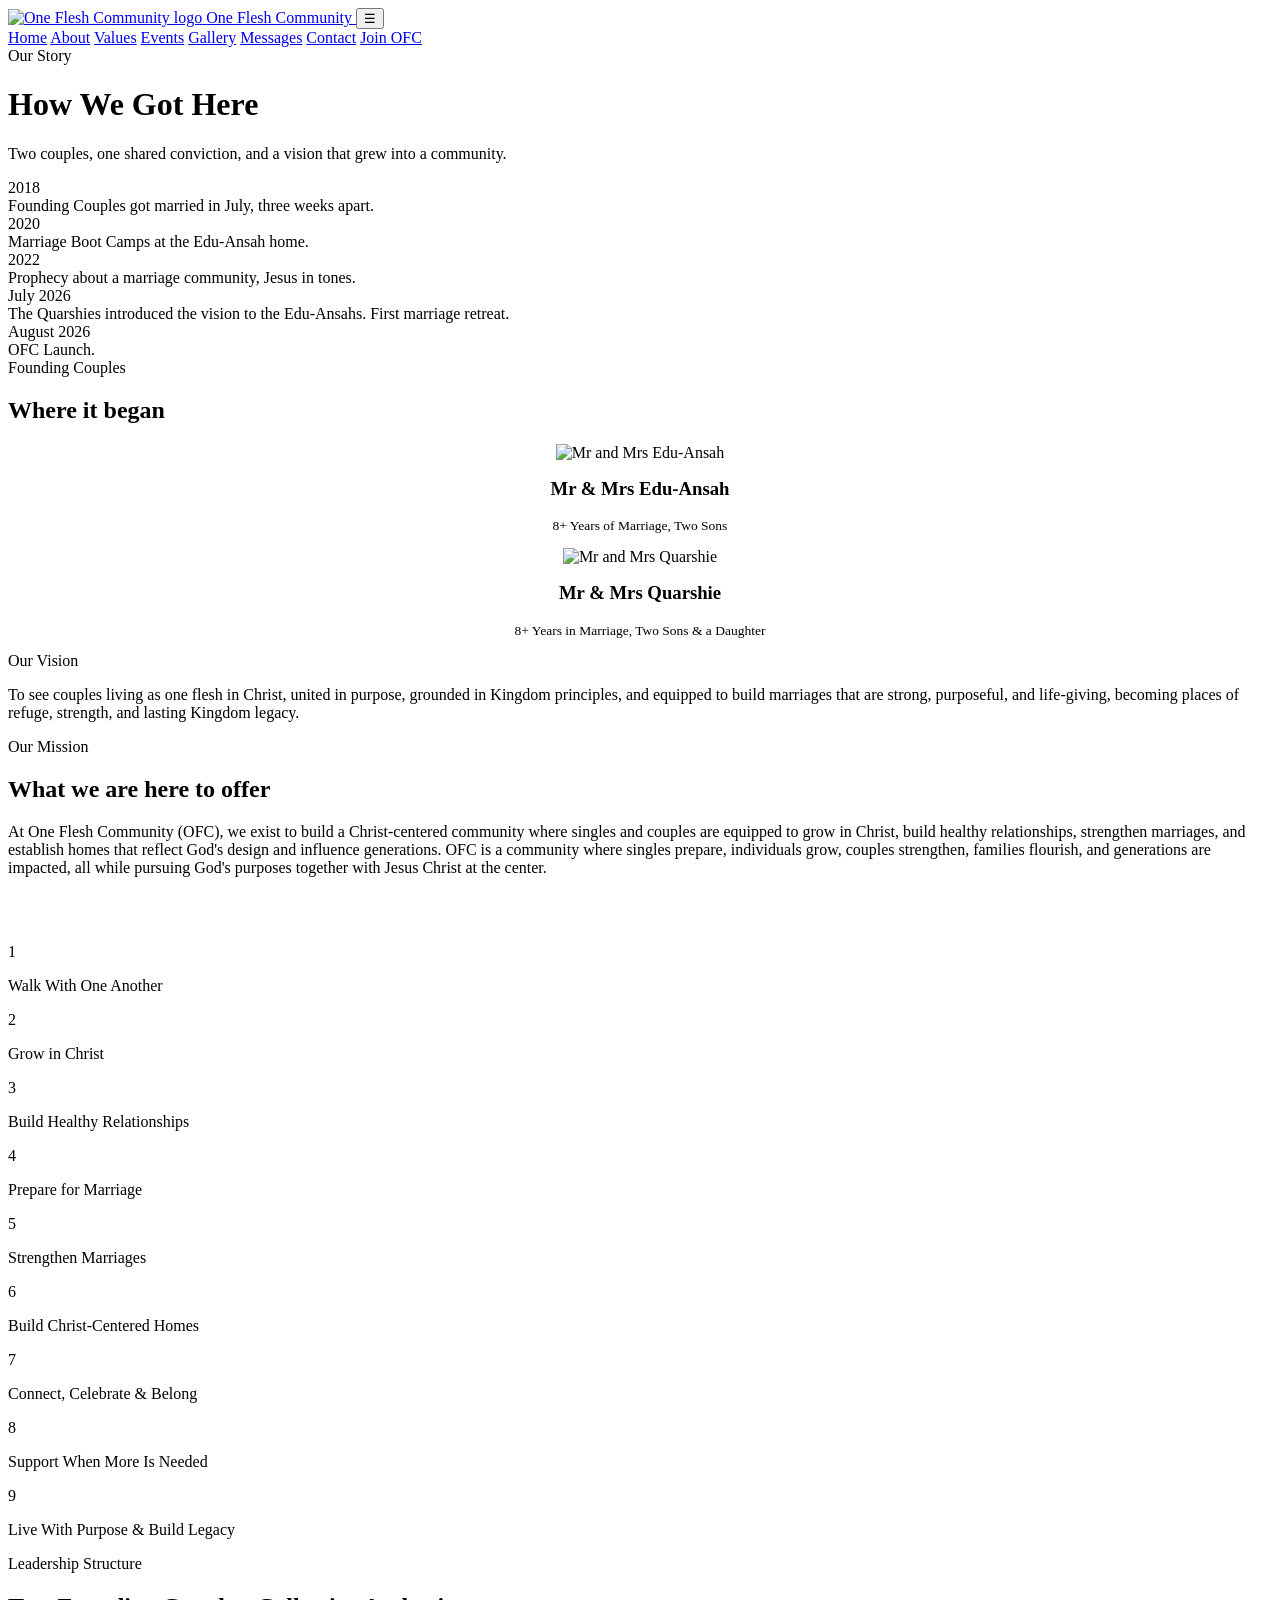
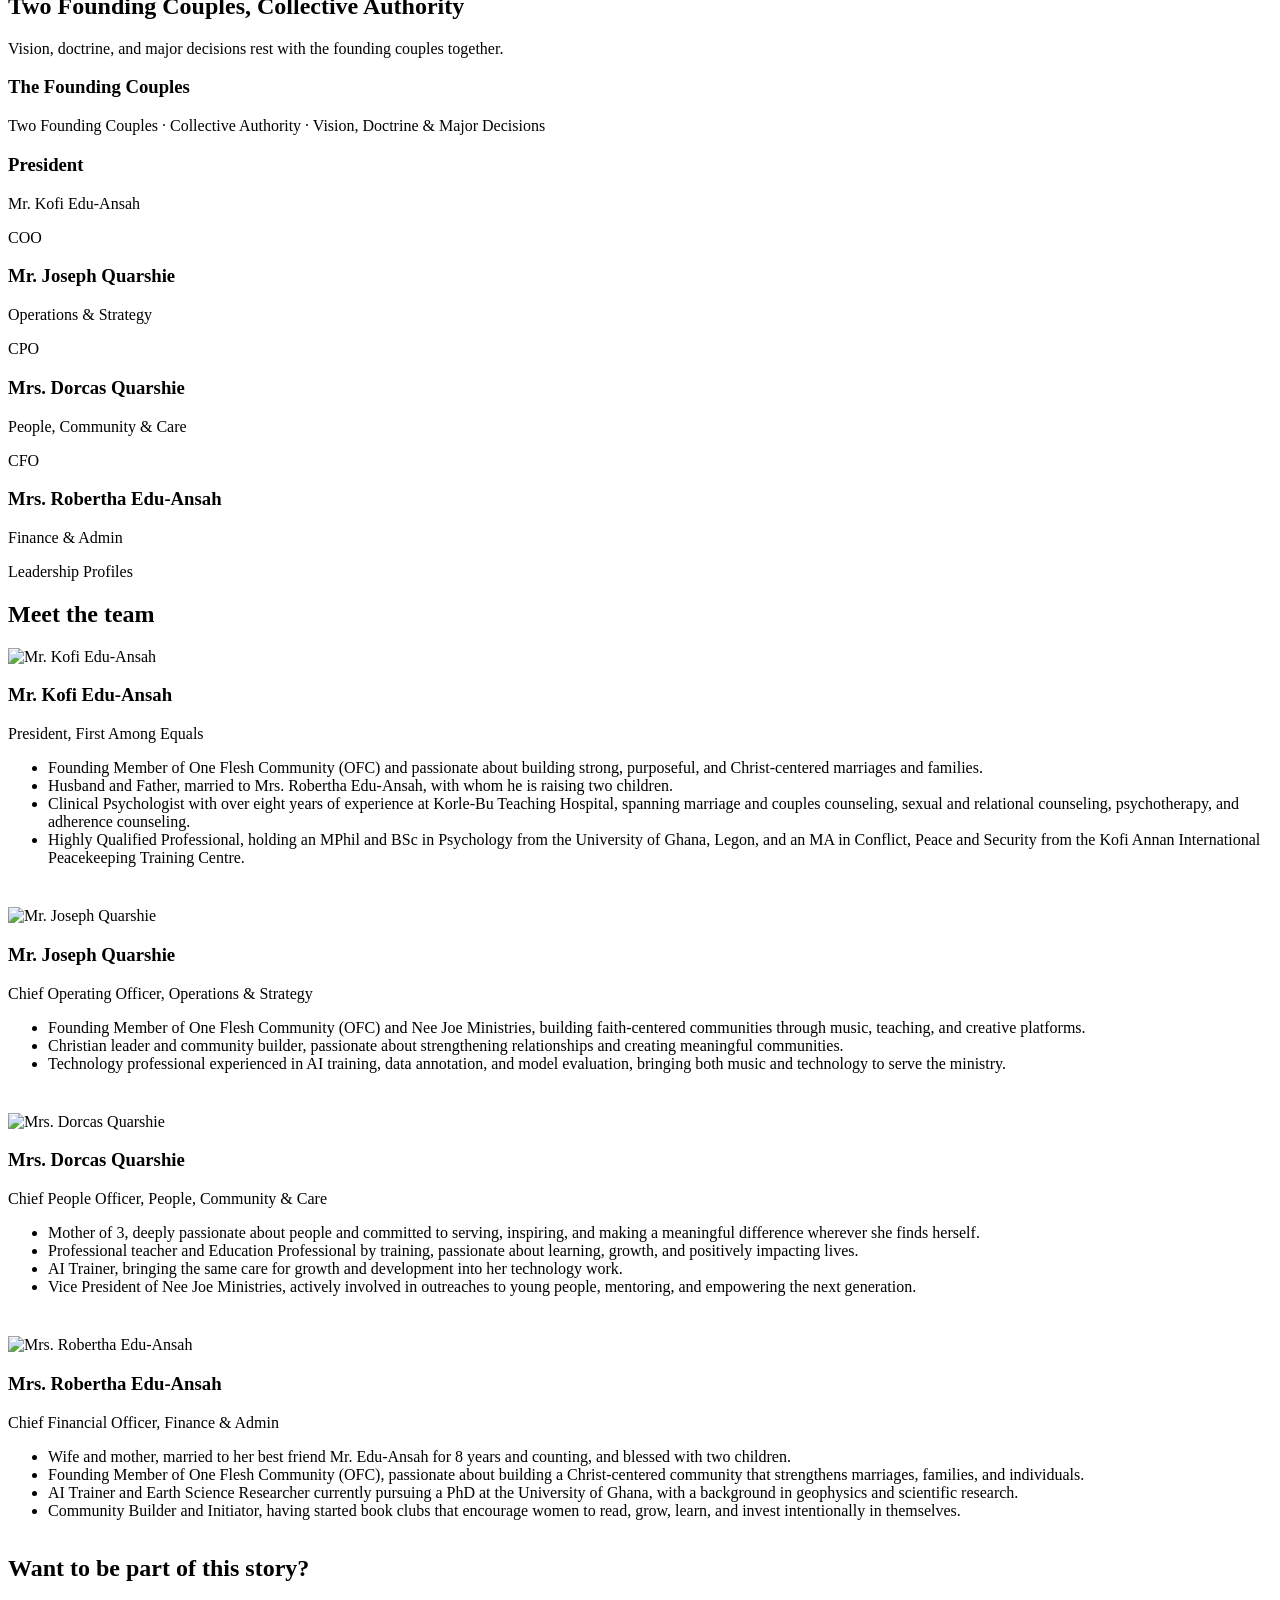
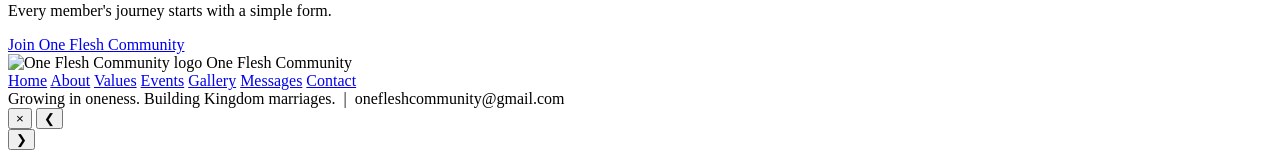
==== about.html @ c638f8f7 "Add files via upload" ====
<!DOCTYPE html>
<html lang="en">
<head>
<meta charset="UTF-8">
<meta name="viewport" content="width=device-width, initial-scale=1.0">
<title>About - One Flesh Community</title>
<meta name="description" content="Learn the story and founding couples behind One Flesh Community.">
<link rel="icon" href="logo.jpg">
<link rel="stylesheet" href="styles.css">
</head>
<body>
<header class="site-nav">
    <div class="wrap">
      <a class="brand" href="index.html">
        <img src="logo.jpg" alt="One Flesh Community logo">
        <span class="word">One Flesh Community</span>
      </a>
      <button class="nav-toggle" id="navToggle" aria-label="Toggle menu">&#9776;</button>
      <nav id="navLinks">
        <a class="" href="index.html">Home</a>
      <a class="active" href="about.html">About</a>
      <a class="" href="values.html">Values</a>
      <a class="" href="events.html">Events</a>
      <a class="" href="gallery.html">Gallery</a>
      <a class="" href="messages.html">Messages</a>
      <a class="" href="contact.html">Contact</a>
      <a class="join-btn" href="https://ofcmembershipform.vercel.app" target="_blank" rel="noopener">Join OFC</a>
      </nav>
    </div>
  </header>

  <div class="page-header wrap">
    <span class="eyebrow">Our Story</span>
    <h1>How We Got Here</h1>
    <p>Two couples, one shared conviction, and a vision that grew into a community.</p>
  </div>

  <section class="block">
    <div class="wrap">
      <div class="timeline">
        <div class="track"></div>
        <div class="points">
      <div class="point">
        <div class="dot"></div>
        <div class="year">2018</div>
        <div class="note">Founding Couples got married in July, three weeks apart.</div>
      </div>
      <div class="point">
        <div class="dot"></div>
        <div class="year">2020</div>
        <div class="note">Marriage Boot Camps at the Edu-Ansah home.</div>
      </div>
      <div class="point">
        <div class="dot"></div>
        <div class="year">2022</div>
        <div class="note">Prophecy about a marriage community, Jesus in tones.</div>
      </div>
      <div class="point">
        <div class="dot"></div>
        <div class="year">July 2026</div>
        <div class="note">The Quarshies introduced the vision to the Edu-Ansahs. First marriage retreat.</div>
      </div>
      <div class="point">
        <div class="dot"></div>
        <div class="year">August 2026</div>
        <div class="note">OFC Launch.</div>
      </div></div>
      </div>
    </div>
  </section>

  <section class="block alt">
    <div class="wrap">
      <div class="section-head">
        <span class="eyebrow">Founding Couples</span>
        <h2>Where it began</h2>
      </div>
      <div class="grid-2">
        <div class="card" style="text-align:center;">
          <img class="couple-photo" src="couple_eduansah.jpg" alt="Mr and Mrs Edu-Ansah">
          <h3 style="margin-top:16px;">Mr &amp; Mrs Edu-Ansah</h3>
          <p style="color:var(--muted); font-size:13.5px;">8+ Years of Marriage, Two Sons</p>
        </div>
        <div class="card" style="text-align:center;">
          <img class="couple-photo" src="couple_quarshie.jpg" alt="Mr and Mrs Quarshie">
          <h3 style="margin-top:16px;">Mr &amp; Mrs Quarshie</h3>
          <p style="color:var(--muted); font-size:13.5px;">8+ Years in Marriage, Two Sons &amp; a Daughter</p>
        </div>
      </div>
    </div>
  </section>

  <section class="block">
    <div class="wrap">
      <div class="vision-block">
        <span class="eyebrow">Our Vision</span>
        <p class="big">To see couples living as one flesh in Christ, united in purpose, grounded in Kingdom principles, and equipped to build marriages that are strong, purposeful, and life-giving, becoming places of refuge, strength, and lasting Kingdom legacy.</p>
      </div>
    </div>
  </section>

  <section class="block alt">
    <div class="wrap">
      <div class="section-head">
        <span class="eyebrow">Our Mission</span>
        <h2>What we are here to offer</h2>
        <p>At One Flesh Community (OFC), we exist to build a Christ-centered community where singles and couples are equipped to grow in Christ, build healthy relationships, strengthen marriages, and establish homes that reflect God's design and influence generations. OFC is a community where singles prepare, individuals grow, couples strengthen, families flourish, and generations are impacted, all while pursuing God's purposes together with Jesus Christ at the center.</p>
      </div>
      <div class="divider-motif"><svg width="70" height="46" viewBox="0 0 70 46" fill="none" xmlns="http://www.w3.org/2000/svg" aria-hidden="true">
  <path d="M 35.0,1.3112932612384647 A 23.8,23.8 0 0,0 35.0,44.68870673876154 A 23.8,23.8 0 0,0 35.0,1.3112932612384647 Z" fill="var(--gold)" opacity="0.55"/>
</svg></div>
      <div class="pillars-wrap">
      <div class="pillar">
        <div class="circle">1</div>
        <p>Walk With One Another</p>
      </div>
      <div class="pillar">
        <div class="circle">2</div>
        <p>Grow in Christ</p>
      </div>
      <div class="pillar">
        <div class="circle">3</div>
        <p>Build Healthy Relationships</p>
      </div>
      <div class="pillar">
        <div class="circle">4</div>
        <p>Prepare for Marriage</p>
      </div>
      <div class="pillar">
        <div class="circle">5</div>
        <p>Strengthen Marriages</p>
      </div>
      <div class="pillar">
        <div class="circle">6</div>
        <p>Build Christ-Centered Homes</p>
      </div>
      <div class="pillar">
        <div class="circle">7</div>
        <p>Connect, Celebrate & Belong</p>
      </div>
      <div class="pillar">
        <div class="circle">8</div>
        <p>Support When More Is Needed</p>
      </div>
      <div class="pillar">
        <div class="circle">9</div>
        <p>Live With Purpose & Build Legacy</p>
      </div></div>
    </div>
  </section>

  <section class="block">
    <div class="wrap">
      <div class="section-head">
        <span class="eyebrow">Leadership Structure</span>
        <h2>Two Founding Couples, Collective Authority</h2>
        <p>Vision, doctrine, and major decisions rest with the founding couples together.</p>
      </div>
      <div class="orgchart">
        <div class="org-top">
          <h3>The Founding Couples</h3>
          <p>Two Founding Couples &middot; Collective Authority &middot; Vision, Doctrine &amp; Major Decisions</p>
        </div>
        <div class="org-mid-wrap"><div class="org-connector"></div></div>
        <div class="org-mid-wrap">
          <div class="org-mid"><h3>President</h3><p>Mr. Kofi Edu-Ansah</p></div>
        </div>
        <div class="org-bottom-grid">
          <div class="org-card"><div class="tag">COO</div><h3>Mr. Joseph Quarshie</h3><p>Operations &amp; Strategy</p></div>
          <div class="org-card"><div class="tag">CPO</div><h3>Mrs. Dorcas Quarshie</h3><p>People, Community &amp; Care</p></div>
          <div class="org-card"><div class="tag">CFO</div><h3>Mrs. Robertha Edu-Ansah</h3><p>Finance &amp; Admin</p></div>
        </div>
      </div>
    </div>
  </section>

  <section class="block alt">
    <div class="wrap">
      <div class="section-head">
        <span class="eyebrow">Leadership Profiles</span>
        <h2>Meet the team</h2>
      </div>
      <div style="display:flex; flex-direction:column; gap:24px;">
        
      <div class="card leader-card">
        <img class="photo" src="leader_kofi.jpg" alt="Mr. Kofi Edu-Ansah">
        <div>
          <h3>Mr. Kofi Edu-Ansah</h3>
          <div class="role">President, First Among Equals</div>
          <ul><li>Founding Member of One Flesh Community (OFC) and passionate about building strong, purposeful, and Christ-centered marriages and families.</li><li>Husband and Father, married to Mrs. Robertha Edu-Ansah, with whom he is raising two children.</li><li>Clinical Psychologist with over eight years of experience at Korle-Bu Teaching Hospital, spanning marriage and couples counseling, sexual and relational counseling, psychotherapy, and adherence counseling.</li><li>Highly Qualified Professional, holding an MPhil and BSc in Psychology from the University of Ghana, Legon, and an MA in Conflict, Peace and Security from the Kofi Annan International Peacekeeping Training Centre.</li></ul>
        </div>
      </div>
      <div class="card leader-card">
        <img class="photo" src="leader_joseph.jpg" alt="Mr. Joseph Quarshie">
        <div>
          <h3>Mr. Joseph Quarshie</h3>
          <div class="role">Chief Operating Officer, Operations & Strategy</div>
          <ul><li>Founding Member of One Flesh Community (OFC) and Nee Joe Ministries, building faith-centered communities through music, teaching, and creative platforms.</li><li>Christian leader and community builder, passionate about strengthening relationships and creating meaningful communities.</li><li>Technology professional experienced in AI training, data annotation, and model evaluation, bringing both music and technology to serve the ministry.</li></ul>
        </div>
      </div>
      <div class="card leader-card">
        <img class="photo" src="leader_dorcas.jpg" alt="Mrs. Dorcas Quarshie">
        <div>
          <h3>Mrs. Dorcas Quarshie</h3>
          <div class="role">Chief People Officer, People, Community & Care</div>
          <ul><li>Mother of 3, deeply passionate about people and committed to serving, inspiring, and making a meaningful difference wherever she finds herself.</li><li>Professional teacher and Education Professional by training, passionate about learning, growth, and positively impacting lives.</li><li>AI Trainer, bringing the same care for growth and development into her technology work.</li><li>Vice President of Nee Joe Ministries, actively involved in outreaches to young people, mentoring, and empowering the next generation.</li></ul>
        </div>
      </div>
      <div class="card leader-card">
        <img class="photo" src="leader_robertha.jpg" alt="Mrs. Robertha Edu-Ansah">
        <div>
          <h3>Mrs. Robertha Edu-Ansah</h3>
          <div class="role">Chief Financial Officer, Finance & Admin</div>
          <ul><li>Wife and mother, married to her best friend Mr. Edu-Ansah for 8 years and counting, and blessed with two children.</li><li>Founding Member of One Flesh Community (OFC), passionate about building a Christ-centered community that strengthens marriages, families, and individuals.</li><li>AI Trainer and Earth Science Researcher currently pursuing a PhD at the University of Ghana, with a background in geophysics and scientific research.</li><li>Community Builder and Initiator, having started book clubs that encourage women to read, grow, learn, and invest intentionally in themselves.</li></ul>
        </div>
      </div>
      </div>
    </div>
  </section>

  <section class="cta-band">
    <div class="wrap">
      <h2>Want to be part of this story?</h2>
      <p>Every member's journey starts with a simple form.</p>
      <a class="btn-primary" href="https://ofcmembershipform.vercel.app" target="_blank" rel="noopener">Join One Flesh Community</a>
    </div>
  </section>

<footer>
    <div class="wrap">
      <div class="foot-top">
        <div class="brand">
          <img src="logo.jpg" alt="One Flesh Community logo">
          <span class="word">One Flesh Community</span>
        </div>
        <nav>
          <a href="index.html">Home</a>
          <a href="about.html">About</a>
          <a href="values.html">Values</a>
          <a href="events.html">Events</a>
          <a href="gallery.html">Gallery</a>
          <a href="messages.html">Messages</a>
          <a href="contact.html">Contact</a>
        </nav>
      </div>
      <div class="bottom">Growing in oneness. Building Kingdom marriages. &nbsp;|&nbsp; onefleshcommunity@gmail.com</div>
    </div>
  </footer>
<div class="lightbox" id="lightbox">
  <button class="lb-close" id="lbClose" aria-label="Close">&times;</button>
  <button class="lb-prev" id="lbPrev" aria-label="Previous">&#10094;</button>
  <div class="lb-content" id="lbContent"></div>
  <button class="lb-next" id="lbNext" aria-label="Next">&#10095;</button>
  <div class="lb-caption" id="lbCaption"></div>
</div>
<script>
  const toggle = document.getElementById('navToggle');
  const links = document.getElementById('navLinks');
  if (toggle) {
    toggle.addEventListener('click', () => links.classList.toggle('open'));
  }

  // ---------- lightbox (event delegation so it works with dynamically added items too) ----------
  (function() {
    const lb = document.getElementById('lightbox');
    if (!lb) return;
    const lbContent = document.getElementById('lbContent');
    const lbCaption = document.getElementById('lbCaption');
    let current = 0;

    function getItems() { return Array.from(document.querySelectorAll('.gitem')); }

    function render(idx) {
      const items = getItems();
      if (!items.length) return;
      current = (idx + items.length) % items.length;
      const el = items[current];
      const type = el.dataset.type;
      const src = el.dataset.src;
      const caption = el.dataset.caption || '';
      lbContent.innerHTML = '';
      if (type === 'video') {
        const v = document.createElement('video');
        v.src = src; v.controls = true; v.autoplay = true;
        lbContent.appendChild(v);
      } else if (type === 'youtube') {
        const iframe = document.createElement('iframe');
        iframe.src = 'https://www.youtube.com/embed/' + src + '?autoplay=1';
        iframe.setAttribute('frameborder','0');
        iframe.setAttribute('allow','autoplay; encrypted-media; picture-in-picture');
        iframe.setAttribute('allowfullscreen','');
        lbContent.appendChild(iframe);
      } else {
        const img = document.createElement('img');
        img.src = src; img.alt = caption;
        lbContent.appendChild(img);
      }
      lbCaption.textContent = caption;
    }

    function open(idx) {
      render(idx);
      lb.classList.add('open');
      document.body.style.overflow = 'hidden';
    }
    function close() {
      lb.classList.remove('open');
      lbContent.innerHTML = '';
      document.body.style.overflow = '';
    }

    document.addEventListener('click', (e) => {
      const item = e.target.closest('.gitem');
      if (!item) return;
      const items = getItems();
      open(items.indexOf(item));
    });
    document.getElementById('lbClose').addEventListener('click', close);
    document.getElementById('lbPrev').addEventListener('click', () => render(current - 1));
    document.getElementById('lbNext').addEventListener('click', () => render(current + 1));
    lb.addEventListener('click', (e) => { if (e.target === lb) close(); });
    document.addEventListener('keydown', (e) => {
      if (!lb.classList.contains('open')) return;
      if (e.key === 'Escape') close();
      if (e.key === 'ArrowLeft') render(current - 1);
      if (e.key === 'ArrowRight') render(current + 1);
    });
  })();

  // ---------- auto-fetch new gallery uploads from GitHub (no code update needed) ----------
  (function() {
    const grid = document.getElementById('mainGalleryGrid');
    if (!grid) return;
    const note = document.getElementById('galleryLoadingNote');
    const REPO = 'onefleshcommunity-stack/ofc-website';
    const FOLDER = 'gallery-uploads';
    if (note) note.style.display = 'block';

    fetch('https://api.github.com/repos/' + REPO + '/contents/' + FOLDER)
      .then(r => r.ok ? r.json() : [])
      .then(files => {
        if (note) note.style.display = 'none';
        if (!Array.isArray(files)) return;
        const imageExt = /\.(jpe?g|png|gif|webp)$/i;
        const videoExt = /\.(mp4|mov|webm)$/i;
        files.forEach(f => {
          if (f.type !== 'file') return;
          const caption = f.name.replace(/\.[^.]+$/, '').replace(/[_-]/g, ' ');
          const div = document.createElement('div');
          div.className = 'gitem';
          div.dataset.caption = caption;
          if (imageExt.test(f.name)) {
            div.dataset.type = 'image';
            div.dataset.src = f.download_url;
            const img = document.createElement('img');
            img.src = f.download_url; img.alt = caption;
            div.appendChild(img);
          } else if (videoExt.test(f.name)) {
            div.dataset.type = 'video';
            div.dataset.src = f.download_url;
            const v = document.createElement('video');
            v.muted = true; v.preload = 'metadata';
            const source = document.createElement('source');
            source.src = f.download_url;
            v.appendChild(source);
            const badge = document.createElement('div');
            badge.className = 'play-badge';
            badge.innerHTML = '&#9658;';
            div.appendChild(v);
            div.appendChild(badge);
          } else {
            return;
          }
          grid.appendChild(div);
        });
      })
      .catch(() => { if (note) note.style.display = 'none'; });
  })();

  // ---------- messages page: tabs + player ----------
  (function() {
    const frame = document.getElementById('msgFrame');
    const tabs = document.querySelectorAll('.msg-tab');
    if (!tabs.length) return;
    const nowPlaying = document.getElementById('msgNowPlaying');
    const cards = document.querySelectorAll('.msg-card, .msg-empty');
    const playerEmpty = document.getElementById('msgPlayerEmpty');

    function selectCategory(cat) {
      tabs.forEach(t => t.classList.toggle('active', t.dataset.category === cat));
      cards.forEach(c => { c.style.display = (c.dataset.category === cat) ? '' : 'none'; });
      const firstInCat = document.querySelector('.msg-card[data-category="' + cat + '"]');
      if (firstInCat) {
        loadCard(firstInCat);
      } else if (frame) {
        frame.src = '';
        if (nowPlaying) { nowPlaying.querySelector('h3').textContent = ''; nowPlaying.querySelector('p').textContent = ''; }
      }
    }

    function loadCard(card) {
      document.querySelectorAll('.msg-card').forEach(c => c.classList.remove('active'));
      card.classList.add('active');
      if (frame) frame.src = card.dataset.src;
      if (nowPlaying) {
        nowPlaying.querySelector('h3').textContent = card.dataset.title;
        nowPlaying.querySelector('p').textContent = card.dataset.meta;
      }
    }

    tabs.forEach(tab => tab.addEventListener('click', () => selectCategory(tab.dataset.category)));

    document.querySelectorAll('.msg-card').forEach(card => {
      card.addEventListener('click', () => {
        loadCard(card);
        if (frame && typeof frame.scrollIntoView === 'function') {
          try { frame.scrollIntoView({ behavior: 'smooth', block: 'start' }); } catch(e) {}
        }
      });
    });

    // initialize: hide cards not matching the already-active tab
    const activeTab = document.querySelector('.msg-tab.active');
    if (activeTab) {
      cards.forEach(c => { c.style.display = (c.dataset.category === activeTab.dataset.category) ? '' : 'none'; });
    }
  })();
</script>
</body>
</html>
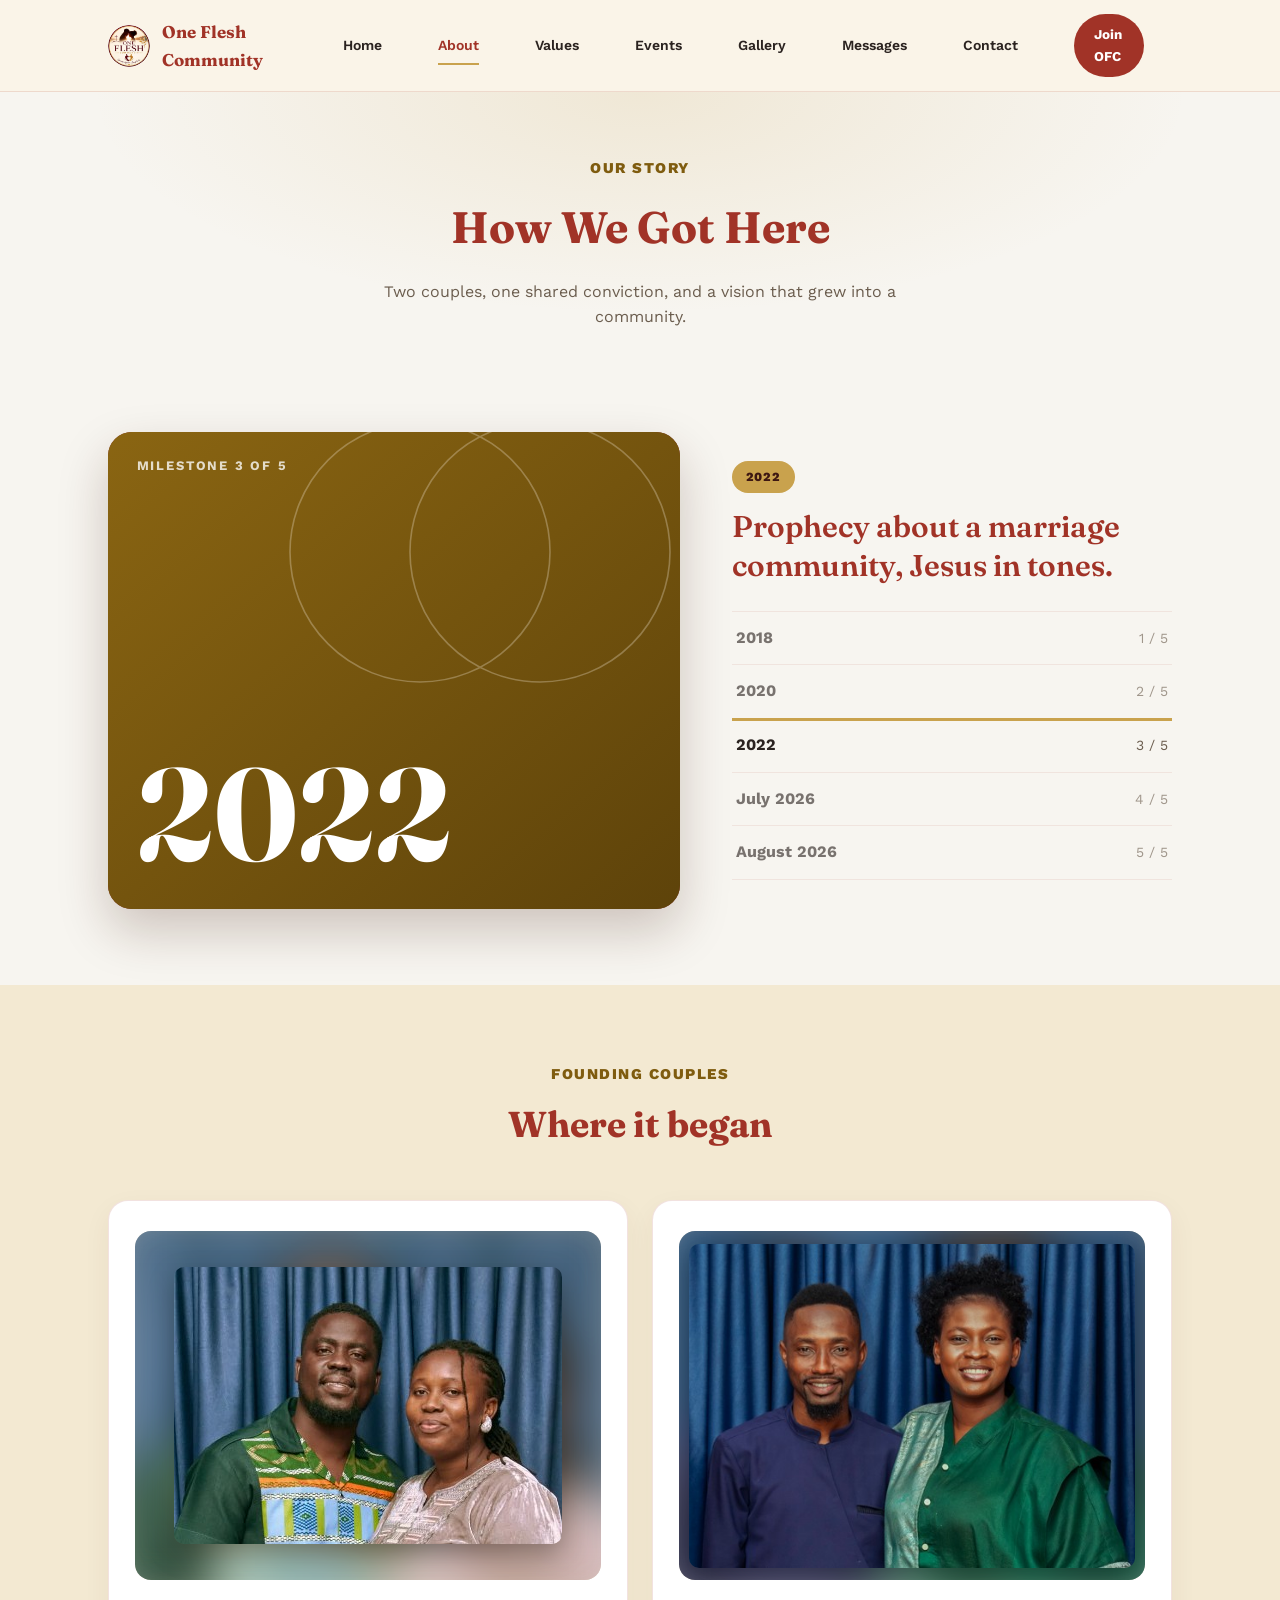
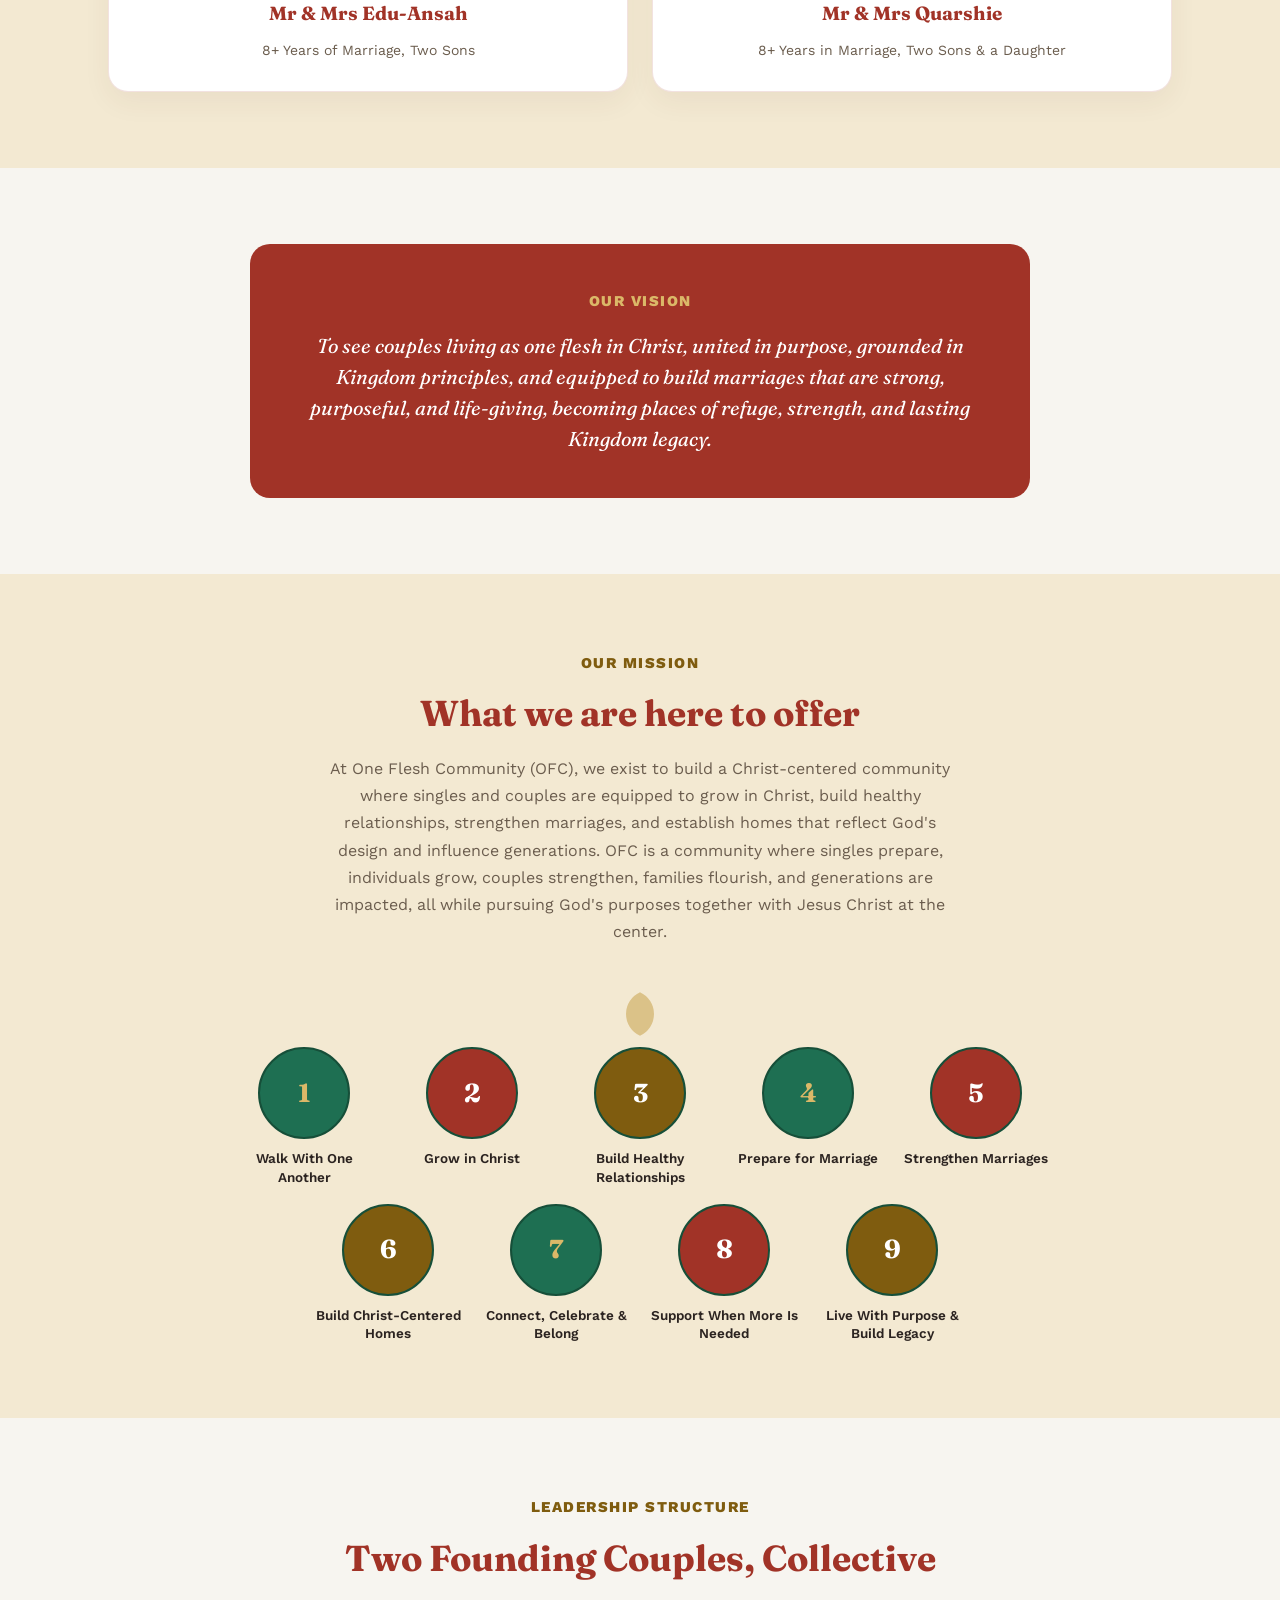
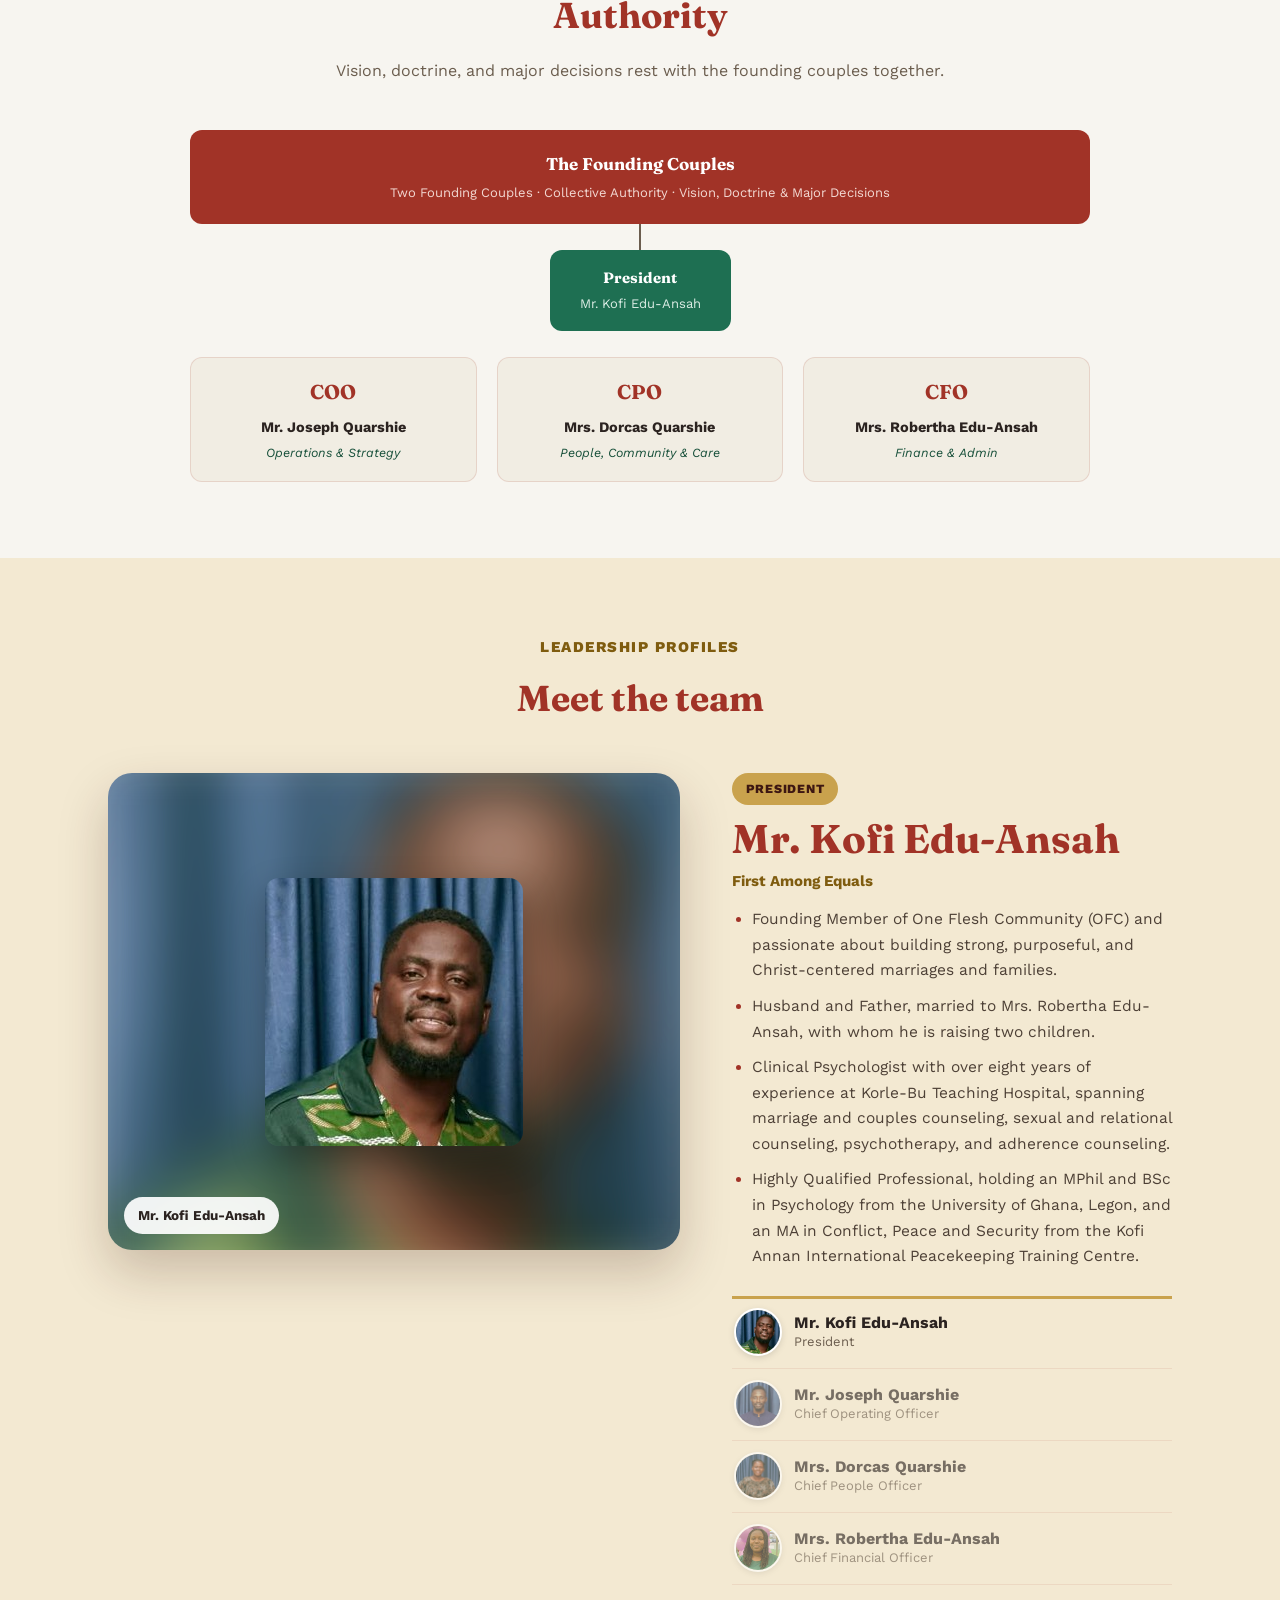
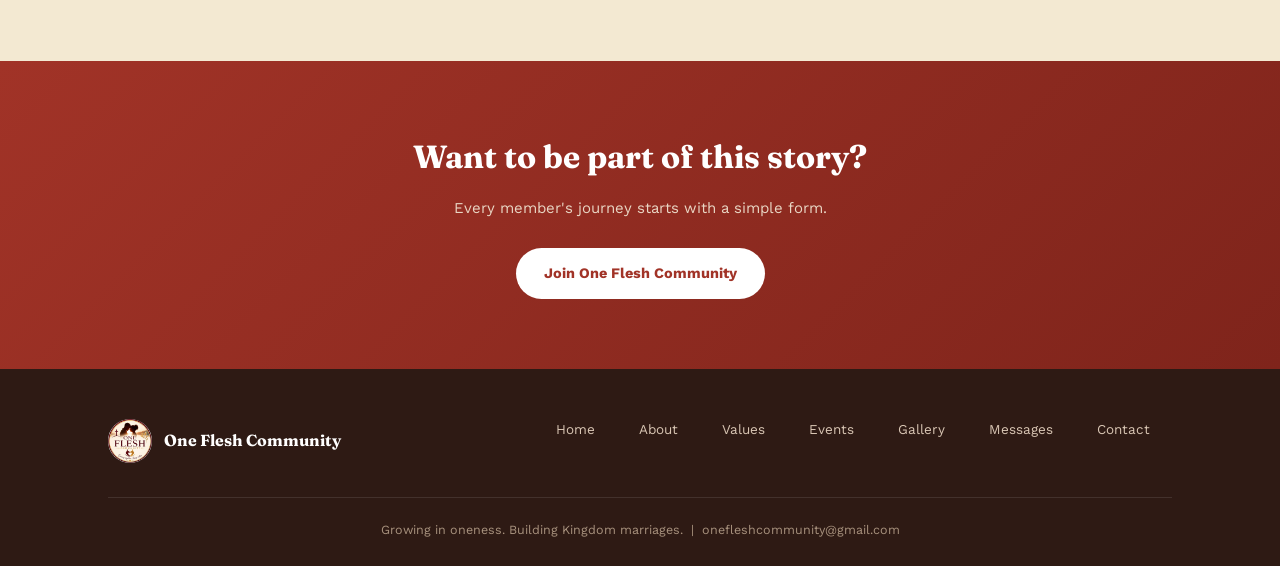
==== commit 4ae53c91: "Add files via upload" ====
--- a/about.html
+++ b/about.html
@@ -7,424 +7,404 @@
 <meta name="description" content="Learn the story and founding couples behind One Flesh Community.">
 <link rel="icon" href="logo.jpg">
 <link rel="stylesheet" href="styles.css">
+<link rel="stylesheet" href="ofc-polish.css">
+<style>
+/* ---------- About page ---------- */
+.msg-tab { font-family: inherit; }
+.ofc-show--top { align-items: start; }
+.ofc-show--top .ofc-stage { position: sticky; top: 96px; }
+
+/* story: the year on a colour stage */
+.ofc-ystage { position: relative; aspect-ratio: 6 / 5; border-radius: 24px; overflow: hidden; background: #7F241B; box-shadow: 0 22px 50px rgba(60, 25, 10, 0.22); }
+.ofc-yslide {
+  position: absolute; inset: 0; display: flex; flex-direction: column; align-items: flex-start; justify-content: flex-end;
+  padding: clamp(24px, 5%, 44px); color: #fff; opacity: 0; transition: opacity .8s ease;
+}
+.ofc-yslide.is-active { opacity: 1; }
+.ofc-yslide.t-rust  { background: linear-gradient(140deg, #A13327 0%, #7F241B 100%); }
+.ofc-yslide.t-green { background: linear-gradient(140deg, #1E6F52 0%, #164F39 100%); }
+.ofc-yslide.t-gold  { background: linear-gradient(140deg, #8A6512 0%, #5E430A 100%); }
+.ofc-yslide::before {
+  content: ""; position: absolute; right: -60px; top: -30px; width: 520px; height: 300px; pointer-events: none; opacity: .3;
+  background: url("data:image/svg+xml,%3Csvg xmlns='http://www.w3.org/2000/svg' width='520' height='300' viewBox='0 0 520 300' fill='none'%3E%3Ccircle cx='200' cy='150' r='130' stroke='%23F4E9D8' stroke-width='1.6'/%3E%3Ccircle cx='320' cy='150' r='130' stroke='%23F4E9D8' stroke-width='1.6'/%3E%3C/svg%3E") no-repeat center / contain;
+}
+.ofc-yslide__n { position: absolute; top: clamp(22px, 5%, 40px); left: clamp(24px, 5%, 44px); font-size: 13px; letter-spacing: .14em; text-transform: uppercase; font-weight: 700; color: rgba(255,255,255,.78); }
+.ofc-yslide__label { position: relative; font-size: 14px; letter-spacing: .16em; text-transform: uppercase; font-weight: 700; color: #F3E2B0; margin-bottom: 2px; min-height: 1em; }
+.ofc-yslide__year { position: relative; font-family: 'Fraunces', serif; font-weight: 700; font-size: clamp(64px, 11vw, 132px); line-height: 1; color: #fff; }
+.ofc-story-note { font-family: 'Fraunces', serif; font-weight: 600; font-size: clamp(22px, 2.6vw, 30px); line-height: 1.3; color: var(--rust); margin: 14px 0 0; max-width: 24ch; }
+.ofc-story-src { list-style: none; margin: 0; padding: 0; max-width: 640px; margin-inline: auto; }
+.ofc-story-src li { padding: 14px 0 14px 18px; border-left: 3px solid var(--gold); margin-bottom: 8px; }
+.ofc-story-src li::before { content: attr(data-year); display: block; font-weight: 800; color: var(--rust); }
+
+/* founding couples: full photo on a soft backdrop, nothing cropped */
+.ofc-photo { position: relative; aspect-ratio: 4 / 3; border-radius: 16px; overflow: hidden; background: #e6dcc8; display: flex; align-items: center; justify-content: center; padding: 10px; }
+.ofc-photo::before { content: ""; position: absolute; inset: -30px; background: var(--bg) center / cover no-repeat; filter: blur(26px) saturate(1.15); opacity: .9; }
+.ofc-photo img { position: relative; display: block; max-width: 100%; max-height: 100%; width: auto; height: auto; border-radius: 10px; box-shadow: 0 10px 26px rgba(0,0,0,.28); }
+
+/* nine mission pillars: three brand colours */
+.pillars-wrap .pillar .circle { transition: transform .2s ease; }
+.pillars-wrap .pillar:hover .circle { transform: translateY(-3px) scale(1.04); }
+.pillars-wrap .pillar:nth-child(3n+2) .circle { background: var(--rust); color: #fff; }
+.pillars-wrap .pillar:nth-child(3n) .circle { background: var(--gold-ink); color: #fff; }
+
+/* leaders */
+.ofc-leaders-src .leader-card { margin-bottom: 24px; }
+.ofc-lead-role { font-size: 15px; font-weight: 700; color: var(--gold-ink); margin: -2px 0 14px; }
+.ofc-bio { margin: 0; padding: 0 0 0 20px; }
+.ofc-bio li { margin-bottom: 10px; line-height: 1.65; font-size: 15.5px; color: #4d4036; }
+.ofc-bio li::marker { color: var(--rust); }
+.ofc-lineup__btn--person { align-items: center; justify-content: flex-start; gap: 14px; }
+.ofc-lineup__btn--person img { width: 44px; height: 44px; border-radius: 50%; object-fit: cover; flex-shrink: 0; box-shadow: 0 0 0 2px #fff, 0 2px 8px rgba(0,0,0,.2); }
+.ofc-lineup__btn--person .t { display: flex; flex-direction: column; min-width: 0; line-height: 1.3; }
+.ofc-lineup__btn--person .t b { font-weight: 700; }
+.ofc-lineup__btn--person .t small { font-size: 13px; color: var(--muted); }
+@media (max-width: 860px) {
+  .ofc-show--top .ofc-stage { position: relative; top: 0; }
+  .ofc-lineup__btn--person, .ofc-lineup li:last-child .ofc-lineup__btn--person { flex-direction: row; align-items: center; }
+  .ofc-lineup li:has(.ofc-lineup__btn--person) { flex-basis: min(78%, 250px); }
+  #ofcLeaders .ofc-show__panel { display: flex; flex-direction: column; }
+  #ofcLeaders .ofc-lineup { order: -1; margin: 0 0 20px; }   /* pick a leader first, then read */
+}
+</style>
 </head>
 <body>
 <header class="site-nav">
-    <div class="wrap">
-      <a class="brand" href="index.html">
-        <img src="logo.jpg" alt="One Flesh Community logo">
-        <span class="word">One Flesh Community</span>
-      </a>
-      <button class="nav-toggle" id="navToggle" aria-label="Toggle menu">&#9776;</button>
-      <nav id="navLinks">
-        <a class="" href="index.html">Home</a>
-      <a class="active" href="about.html">About</a>
-      <a class="" href="values.html">Values</a>
-      <a class="" href="events.html">Events</a>
-      <a class="" href="gallery.html">Gallery</a>
-      <a class="" href="messages.html">Messages</a>
-      <a class="" href="contact.html">Contact</a>
-      <a class="join-btn" href="https://ofcmembershipform.vercel.app" target="_blank" rel="noopener">Join OFC</a>
-      </nav>
-    </div>
-  </header>
-
-  <div class="page-header wrap">
-    <span class="eyebrow">Our Story</span>
-    <h1>How We Got Here</h1>
-    <p>Two couples, one shared conviction, and a vision that grew into a community.</p>
-  </div>
-
-  <section class="block">
-    <div class="wrap">
-      <div class="timeline">
-        <div class="track"></div>
-        <div class="points">
-      <div class="point">
-        <div class="dot"></div>
-        <div class="year">2018</div>
-        <div class="note">Founding Couples got married in July, three weeks apart.</div>
-      </div>
-      <div class="point">
-        <div class="dot"></div>
-        <div class="year">2020</div>
-        <div class="note">Marriage Boot Camps at the Edu-Ansah home.</div>
-      </div>
-      <div class="point">
-        <div class="dot"></div>
-        <div class="year">2022</div>
-        <div class="note">Prophecy about a marriage community, Jesus in tones.</div>
-      </div>
-      <div class="point">
-        <div class="dot"></div>
-        <div class="year">July 2026</div>
-        <div class="note">The Quarshies introduced the vision to the Edu-Ansahs. First marriage retreat.</div>
-      </div>
-      <div class="point">
-        <div class="dot"></div>
-        <div class="year">August 2026</div>
-        <div class="note">OFC Launch.</div>
-      </div></div>
-      </div>
-    </div>
-  </section>
-
-  <section class="block alt">
-    <div class="wrap">
-      <div class="section-head">
-        <span class="eyebrow">Founding Couples</span>
-        <h2>Where it began</h2>
-      </div>
-      <div class="grid-2">
-        <div class="card" style="text-align:center;">
-          <img class="couple-photo" src="couple_eduansah.jpg" alt="Mr and Mrs Edu-Ansah">
-          <h3 style="margin-top:16px;">Mr &amp; Mrs Edu-Ansah</h3>
-          <p style="color:var(--muted); font-size:13.5px;">8+ Years of Marriage, Two Sons</p>
-        </div>
-        <div class="card" style="text-align:center;">
-          <img class="couple-photo" src="couple_quarshie.jpg" alt="Mr and Mrs Quarshie">
-          <h3 style="margin-top:16px;">Mr &amp; Mrs Quarshie</h3>
-          <p style="color:var(--muted); font-size:13.5px;">8+ Years in Marriage, Two Sons &amp; a Daughter</p>
-        </div>
-      </div>
-    </div>
-  </section>
-
-  <section class="block">
-    <div class="wrap">
-      <div class="vision-block">
-        <span class="eyebrow">Our Vision</span>
-        <p class="big">To see couples living as one flesh in Christ, united in purpose, grounded in Kingdom principles, and equipped to build marriages that are strong, purposeful, and life-giving, becoming places of refuge, strength, and lasting Kingdom legacy.</p>
-      </div>
-    </div>
-  </section>
-
-  <section class="block alt">
-    <div class="wrap">
-      <div class="section-head">
-        <span class="eyebrow">Our Mission</span>
-        <h2>What we are here to offer</h2>
-        <p>At One Flesh Community (OFC), we exist to build a Christ-centered community where singles and couples are equipped to grow in Christ, build healthy relationships, strengthen marriages, and establish homes that reflect God's design and influence generations. OFC is a community where singles prepare, individuals grow, couples strengthen, families flourish, and generations are impacted, all while pursuing God's purposes together with Jesus Christ at the center.</p>
-      </div>
-      <div class="divider-motif"><svg width="70" height="46" viewBox="0 0 70 46" fill="none" xmlns="http://www.w3.org/2000/svg" aria-hidden="true">
-  <path d="M 35.0,1.3112932612384647 A 23.8,23.8 0 0,0 35.0,44.68870673876154 A 23.8,23.8 0 0,0 35.0,1.3112932612384647 Z" fill="var(--gold)" opacity="0.55"/>
+<div class="wrap">
+<a class="brand" href="index.html">
+<img src="logo.jpg" alt="One Flesh Community logo">
+<span class="word">One Flesh Community</span>
+</a>
+<button class="nav-toggle" id="navToggle" aria-label="Toggle menu">&#9776;</button>
+<nav id="navLinks">
+<a class="" href="index.html">Home</a>
+<a class="active" href="about.html">About</a>
+<a class="" href="values.html">Values</a>
+<a class="" href="events.html">Events</a>
+<a class="" href="gallery.html">Gallery</a>
+<a class="" href="messages.html">Messages</a>
+<a class="" href="contact.html">Contact</a>
+<a class="join-btn" href="https://ofcmembershipform.vercel.app" target="_blank" rel="noopener">Join OFC</a>
+</nav>
+</div>
+</header>
+
+<div class="page-header wrap">
+<span class="eyebrow">Our Story</span>
+<h1>How We Got Here</h1>
+<p>Two couples, one shared conviction, and a vision that grew into a community.</p>
+</div>
+
+<!-- OUR STORY. Edit the milestones here: one line per year. -->
+<section class="block">
+<div class="wrap">
+<ol class="ofc-story-src" id="ofcStorySrc">
+<li data-year="2018">Founding Couples got married in July, three weeks apart.</li>
+<li data-year="2020">Marriage Boot Camps at the Edu-Ansah home.</li>
+<li data-year="2022">Prophecy about a marriage community, Jesus in tones.</li>
+<li data-year="July 2026">The Quarshies introduced the vision to the Edu-Ansahs. First marriage retreat.</li>
+<li data-year="August 2026">OFC Launch.</li>
+</ol>
+<div class="ofc-show" id="ofcStory" hidden></div>
+</div>
+</section>
+
+<section class="block alt">
+<div class="wrap">
+<div class="section-head">
+<span class="eyebrow">Founding Couples</span>
+<h2>Where it began</h2>
+</div>
+<div class="grid-2">
+<div class="card" style="text-align:center;">
+<div class="ofc-photo" style="--bg:url('couple_eduansah.jpg')"><img src="couple_eduansah.jpg" alt="Mr and Mrs Edu-Ansah"></div>
+<h3 style="margin-top:18px;">Mr &amp; Mrs Edu-Ansah</h3>
+<p style="color:var(--muted); font-size:14px;">8+ Years of Marriage, Two Sons</p>
+</div>
+<div class="card" style="text-align:center;">
+<div class="ofc-photo" style="--bg:url('couple_quarshie.jpg')"><img src="couple_quarshie.jpg" alt="Mr and Mrs Quarshie"></div>
+<h3 style="margin-top:18px;">Mr &amp; Mrs Quarshie</h3>
+<p style="color:var(--muted); font-size:14px;">8+ Years in Marriage, Two Sons &amp; a Daughter</p>
+</div>
+</div>
+</div>
+</section>
+
+<section class="block">
+<div class="wrap">
+<div class="vision-block">
+<span class="eyebrow">Our Vision</span>
+<p class="big">To see couples living as one flesh in Christ, united in purpose, grounded in Kingdom principles, and equipped to build marriages that are strong, purposeful, and life-giving, becoming places of refuge, strength, and lasting Kingdom legacy.</p>
+</div>
+</div>
+</section>
+
+<section class="block alt">
+<div class="wrap">
+<div class="section-head">
+<span class="eyebrow">Our Mission</span>
+<h2>What we are here to offer</h2>
+<p>At One Flesh Community (OFC), we exist to build a Christ-centered community where singles and couples are equipped to grow in Christ, build healthy relationships, strengthen marriages, and establish homes that reflect God's design and influence generations. OFC is a community where singles prepare, individuals grow, couples strengthen, families flourish, and generations are impacted, all while pursuing God's purposes together with Jesus Christ at the center.</p>
+</div>
+<div class="divider-motif"><svg width="70" height="46" viewBox="0 0 70 46" fill="none" xmlns="http://www.w3.org/2000/svg" aria-hidden="true">
+<path d="M 35.0,1.3112932612384647 A 23.8,23.8 0 0,0 35.0,44.68870673876154 A 23.8,23.8 0 0,0 35.0,1.3112932612384647 Z" fill="var(--gold)" opacity="0.55"/>
 </svg></div>
-      <div class="pillars-wrap">
-      <div class="pillar">
-        <div class="circle">1</div>
-        <p>Walk With One Another</p>
-      </div>
-      <div class="pillar">
-        <div class="circle">2</div>
-        <p>Grow in Christ</p>
-      </div>
-      <div class="pillar">
-        <div class="circle">3</div>
-        <p>Build Healthy Relationships</p>
-      </div>
-      <div class="pillar">
-        <div class="circle">4</div>
-        <p>Prepare for Marriage</p>
-      </div>
-      <div class="pillar">
-        <div class="circle">5</div>
-        <p>Strengthen Marriages</p>
-      </div>
-      <div class="pillar">
-        <div class="circle">6</div>
-        <p>Build Christ-Centered Homes</p>
-      </div>
-      <div class="pillar">
-        <div class="circle">7</div>
-        <p>Connect, Celebrate & Belong</p>
-      </div>
-      <div class="pillar">
-        <div class="circle">8</div>
-        <p>Support When More Is Needed</p>
-      </div>
-      <div class="pillar">
-        <div class="circle">9</div>
-        <p>Live With Purpose & Build Legacy</p>
-      </div></div>
-    </div>
-  </section>
-
-  <section class="block">
-    <div class="wrap">
-      <div class="section-head">
-        <span class="eyebrow">Leadership Structure</span>
-        <h2>Two Founding Couples, Collective Authority</h2>
-        <p>Vision, doctrine, and major decisions rest with the founding couples together.</p>
-      </div>
-      <div class="orgchart">
-        <div class="org-top">
-          <h3>The Founding Couples</h3>
-          <p>Two Founding Couples &middot; Collective Authority &middot; Vision, Doctrine &amp; Major Decisions</p>
-        </div>
-        <div class="org-mid-wrap"><div class="org-connector"></div></div>
-        <div class="org-mid-wrap">
-          <div class="org-mid"><h3>President</h3><p>Mr. Kofi Edu-Ansah</p></div>
-        </div>
-        <div class="org-bottom-grid">
-          <div class="org-card"><div class="tag">COO</div><h3>Mr. Joseph Quarshie</h3><p>Operations &amp; Strategy</p></div>
-          <div class="org-card"><div class="tag">CPO</div><h3>Mrs. Dorcas Quarshie</h3><p>People, Community &amp; Care</p></div>
-          <div class="org-card"><div class="tag">CFO</div><h3>Mrs. Robertha Edu-Ansah</h3><p>Finance &amp; Admin</p></div>
-        </div>
-      </div>
-    </div>
-  </section>
-
-  <section class="block alt">
-    <div class="wrap">
-      <div class="section-head">
-        <span class="eyebrow">Leadership Profiles</span>
-        <h2>Meet the team</h2>
-      </div>
-      <div style="display:flex; flex-direction:column; gap:24px;">
-        
-      <div class="card leader-card">
-        <img class="photo" src="leader_kofi.jpg" alt="Mr. Kofi Edu-Ansah">
-        <div>
-          <h3>Mr. Kofi Edu-Ansah</h3>
-          <div class="role">President, First Among Equals</div>
-          <ul><li>Founding Member of One Flesh Community (OFC) and passionate about building strong, purposeful, and Christ-centered marriages and families.</li><li>Husband and Father, married to Mrs. Robertha Edu-Ansah, with whom he is raising two children.</li><li>Clinical Psychologist with over eight years of experience at Korle-Bu Teaching Hospital, spanning marriage and couples counseling, sexual and relational counseling, psychotherapy, and adherence counseling.</li><li>Highly Qualified Professional, holding an MPhil and BSc in Psychology from the University of Ghana, Legon, and an MA in Conflict, Peace and Security from the Kofi Annan International Peacekeeping Training Centre.</li></ul>
-        </div>
-      </div>
-      <div class="card leader-card">
-        <img class="photo" src="leader_joseph.jpg" alt="Mr. Joseph Quarshie">
-        <div>
-          <h3>Mr. Joseph Quarshie</h3>
-          <div class="role">Chief Operating Officer, Operations & Strategy</div>
-          <ul><li>Founding Member of One Flesh Community (OFC) and Nee Joe Ministries, building faith-centered communities through music, teaching, and creative platforms.</li><li>Christian leader and community builder, passionate about strengthening relationships and creating meaningful communities.</li><li>Technology professional experienced in AI training, data annotation, and model evaluation, bringing both music and technology to serve the ministry.</li></ul>
-        </div>
-      </div>
-      <div class="card leader-card">
-        <img class="photo" src="leader_dorcas.jpg" alt="Mrs. Dorcas Quarshie">
-        <div>
-          <h3>Mrs. Dorcas Quarshie</h3>
-          <div class="role">Chief People Officer, People, Community & Care</div>
-          <ul><li>Mother of 3, deeply passionate about people and committed to serving, inspiring, and making a meaningful difference wherever she finds herself.</li><li>Professional teacher and Education Professional by training, passionate about learning, growth, and positively impacting lives.</li><li>AI Trainer, bringing the same care for growth and development into her technology work.</li><li>Vice President of Nee Joe Ministries, actively involved in outreaches to young people, mentoring, and empowering the next generation.</li></ul>
-        </div>
-      </div>
-      <div class="card leader-card">
-        <img class="photo" src="leader_robertha.jpg" alt="Mrs. Robertha Edu-Ansah">
-        <div>
-          <h3>Mrs. Robertha Edu-Ansah</h3>
-          <div class="role">Chief Financial Officer, Finance & Admin</div>
-          <ul><li>Wife and mother, married to her best friend Mr. Edu-Ansah for 8 years and counting, and blessed with two children.</li><li>Founding Member of One Flesh Community (OFC), passionate about building a Christ-centered community that strengthens marriages, families, and individuals.</li><li>AI Trainer and Earth Science Researcher currently pursuing a PhD at the University of Ghana, with a background in geophysics and scientific research.</li><li>Community Builder and Initiator, having started book clubs that encourage women to read, grow, learn, and invest intentionally in themselves.</li></ul>
-        </div>
-      </div>
-      </div>
-    </div>
-  </section>
-
-  <section class="cta-band">
-    <div class="wrap">
-      <h2>Want to be part of this story?</h2>
-      <p>Every member's journey starts with a simple form.</p>
-      <a class="btn-primary" href="https://ofcmembershipform.vercel.app" target="_blank" rel="noopener">Join One Flesh Community</a>
-    </div>
-  </section>
+<div class="pillars-wrap">
+<div class="pillar"><div class="circle">1</div><p>Walk With One Another</p></div>
+<div class="pillar"><div class="circle">2</div><p>Grow in Christ</p></div>
+<div class="pillar"><div class="circle">3</div><p>Build Healthy Relationships</p></div>
+<div class="pillar"><div class="circle">4</div><p>Prepare for Marriage</p></div>
+<div class="pillar"><div class="circle">5</div><p>Strengthen Marriages</p></div>
+<div class="pillar"><div class="circle">6</div><p>Build Christ-Centered Homes</p></div>
+<div class="pillar"><div class="circle">7</div><p>Connect, Celebrate &amp; Belong</p></div>
+<div class="pillar"><div class="circle">8</div><p>Support When More Is Needed</p></div>
+<div class="pillar"><div class="circle">9</div><p>Live With Purpose &amp; Build Legacy</p></div>
+</div>
+</div>
+</section>
+
+<section class="block">
+<div class="wrap">
+<div class="section-head">
+<span class="eyebrow">Leadership Structure</span>
+<h2>Two Founding Couples, Collective Authority</h2>
+<p>Vision, doctrine, and major decisions rest with the founding couples together.</p>
+</div>
+<div class="orgchart">
+<div class="org-top">
+<h3>The Founding Couples</h3>
+<p>Two Founding Couples &middot; Collective Authority &middot; Vision, Doctrine &amp; Major Decisions</p>
+</div>
+<div class="org-mid-wrap"><div class="org-connector"></div></div>
+<div class="org-mid-wrap">
+<div class="org-mid"><h3>President</h3><p>Mr. Kofi Edu-Ansah</p></div>
+</div>
+<div class="org-bottom-grid">
+<div class="org-card"><div class="tag">COO</div><h3>Mr. Joseph Quarshie</h3><p>Operations &amp; Strategy</p></div>
+<div class="org-card"><div class="tag">CPO</div><h3>Mrs. Dorcas Quarshie</h3><p>People, Community &amp; Care</p></div>
+<div class="org-card"><div class="tag">CFO</div><h3>Mrs. Robertha Edu-Ansah</h3><p>Finance &amp; Admin</p></div>
+</div>
+</div>
+</div>
+</section>
+
+<!-- LEADERSHIP PROFILES. Edit or add a leader by editing/copying one "leader-card" block below. -->
+<section class="block alt">
+<div class="wrap">
+<div class="section-head">
+<span class="eyebrow">Leadership Profiles</span>
+<h2>Meet the team</h2>
+</div>
+<div class="ofc-leaders-src" id="ofcLeadersSrc">
+<div class="card leader-card">
+<img class="photo" src="leader_kofi.jpg" alt="Mr. Kofi Edu-Ansah">
+<div>
+<h3>Mr. Kofi Edu-Ansah</h3>
+<div class="role">President, First Among Equals</div>
+<ul><li>Founding Member of One Flesh Community (OFC) and passionate about building strong, purposeful, and Christ-centered marriages and families.</li><li>Husband and Father, married to Mrs. Robertha Edu-Ansah, with whom he is raising two children.</li><li>Clinical Psychologist with over eight years of experience at Korle-Bu Teaching Hospital, spanning marriage and couples counseling, sexual and relational counseling, psychotherapy, and adherence counseling.</li><li>Highly Qualified Professional, holding an MPhil and BSc in Psychology from the University of Ghana, Legon, and an MA in Conflict, Peace and Security from the Kofi Annan International Peacekeeping Training Centre.</li></ul>
+</div>
+</div>
+<div class="card leader-card">
+<img class="photo" src="leader_joseph.jpg" alt="Mr. Joseph Quarshie">
+<div>
+<h3>Mr. Joseph Quarshie</h3>
+<div class="role">Chief Operating Officer, Operations &amp; Strategy</div>
+<ul><li>Founding Member of One Flesh Community (OFC) and Nee Joe Ministries, building faith-centered communities through music, teaching, and creative platforms.</li><li>Christian leader and community builder, passionate about strengthening relationships and creating meaningful communities.</li><li>Technology professional experienced in AI training, data annotation, and model evaluation, bringing both music and technology to serve the ministry.</li></ul>
+</div>
+</div>
+<div class="card leader-card">
+<img class="photo" src="leader_dorcas.jpg" alt="Mrs. Dorcas Quarshie">
+<div>
+<h3>Mrs. Dorcas Quarshie</h3>
+<div class="role">Chief People Officer, People, Community &amp; Care</div>
+<ul><li>Mother of 3, deeply passionate about people and committed to serving, inspiring, and making a meaningful difference wherever she finds herself.</li><li>Professional teacher and Education Professional by training, passionate about learning, growth, and positively impacting lives.</li><li>AI Trainer, bringing the same care for growth and development into her technology work.</li><li>Vice President of Nee Joe Ministries, actively involved in outreaches to young people, mentoring, and empowering the next generation.</li></ul>
+</div>
+</div>
+<div class="card leader-card">
+<img class="photo" src="leader_robertha.jpg" alt="Mrs. Robertha Edu-Ansah">
+<div>
+<h3>Mrs. Robertha Edu-Ansah</h3>
+<div class="role">Chief Financial Officer, Finance &amp; Admin</div>
+<ul><li>Wife and mother, married to her best friend Mr. Edu-Ansah for 8 years and counting, and blessed with two children.</li><li>Founding Member of One Flesh Community (OFC), passionate about building a Christ-centered community that strengthens marriages, families, and individuals.</li><li>AI Trainer and Earth Science Researcher currently pursuing a PhD at the University of Ghana, with a background in geophysics and scientific research.</li><li>Community Builder and Initiator, having started book clubs that encourage women to read, grow, learn, and invest intentionally in themselves.</li></ul>
+</div>
+</div>
+</div>
+<div class="ofc-show ofc-show--top" id="ofcLeaders" hidden></div>
+</div>
+</section>
+
+<section class="cta-band">
+<div class="wrap">
+<h2>Want to be part of this story?</h2>
+<p>Every member's journey starts with a simple form.</p>
+<a class="btn-primary" href="https://ofcmembershipform.vercel.app" target="_blank" rel="noopener">Join One Flesh Community</a>
+</div>
+</section>
 
 <footer>
-    <div class="wrap">
-      <div class="foot-top">
-        <div class="brand">
-          <img src="logo.jpg" alt="One Flesh Community logo">
-          <span class="word">One Flesh Community</span>
-        </div>
-        <nav>
-          <a href="index.html">Home</a>
-          <a href="about.html">About</a>
-          <a href="values.html">Values</a>
-          <a href="events.html">Events</a>
-          <a href="gallery.html">Gallery</a>
-          <a href="messages.html">Messages</a>
-          <a href="contact.html">Contact</a>
-        </nav>
-      </div>
-      <div class="bottom">Growing in oneness. Building Kingdom marriages. &nbsp;|&nbsp; onefleshcommunity@gmail.com</div>
-    </div>
-  </footer>
-<div class="lightbox" id="lightbox">
-  <button class="lb-close" id="lbClose" aria-label="Close">&times;</button>
-  <button class="lb-prev" id="lbPrev" aria-label="Previous">&#10094;</button>
-  <div class="lb-content" id="lbContent"></div>
-  <button class="lb-next" id="lbNext" aria-label="Next">&#10095;</button>
-  <div class="lb-caption" id="lbCaption"></div>
-</div>
+<div class="wrap">
+<div class="foot-top">
+<div class="brand">
+<img src="logo.jpg" alt="One Flesh Community logo">
+<span class="word">One Flesh Community</span>
+</div>
+<nav>
+<a href="index.html">Home</a>
+<a href="about.html">About</a>
+<a href="values.html">Values</a>
+<a href="events.html">Events</a>
+<a href="gallery.html">Gallery</a>
+<a href="messages.html">Messages</a>
+<a href="contact.html">Contact</a>
+</nav>
+</div>
+<div class="bottom">Growing in oneness. Building Kingdom marriages. &nbsp;|&nbsp; onefleshcommunity@gmail.com</div>
+</div>
+</footer>
+
 <script>
-  const toggle = document.getElementById('navToggle');
-  const links = document.getElementById('navLinks');
-  if (toggle) {
-    toggle.addEventListener('click', () => links.classList.toggle('open'));
+const toggle = document.getElementById('navToggle');
+const links = document.getElementById('navLinks');
+if (toggle) {
+  toggle.addEventListener('click', () => links.classList.toggle('open'));
+}
+
+const calm = window.matchMedia && window.matchMedia('(prefers-reduced-motion: reduce)').matches;
+function el(tag, cls, text) {
+  const n = document.createElement(tag);
+  if (cls) n.className = cls;
+  if (text != null) n.textContent = text;
+  return n;
+}
+function retrigger(node, cls) { node.classList.remove(cls); void node.offsetWidth; node.classList.add(cls); }
+
+// ---------- our story: each milestone on a colour stage, advancing by itself ----------
+(function() {
+  const src = document.getElementById('ofcStorySrc');
+  const host = document.getElementById('ofcStory');
+  if (!src || !host) return;
+  const items = Array.from(src.querySelectorAll('li')).map(li => ({ year: li.dataset.year || '', note: li.textContent.trim() }));
+  if (!items.length) return;
+  const THEMES = ['t-rust', 't-green', 't-gold', 't-rust', 't-green'];
+  const n = items.length;
+  let idx = 0, manual = calm;
+
+  const stage = el('div', 'ofc-ystage');
+  stage.setAttribute('aria-hidden', 'true');   // the same words are in the panel, so screen readers do not hear it twice
+  const slides = items.map((it, i) => {
+    const s = el('div', 'ofc-yslide ' + THEMES[i % THEMES.length]);
+    const m = /^(.*?)\s*(\d{4})$/.exec(it.year);
+    s.appendChild(el('span', 'ofc-yslide__n', 'Milestone ' + (i + 1) + ' of ' + n));
+    s.appendChild(el('div', 'ofc-yslide__label', m ? m[1] : ''));
+    s.appendChild(el('div', 'ofc-yslide__year', m ? m[2] : it.year));
+    stage.appendChild(s);
+    return s;
+  });
+
+  const panel = el('div', 'ofc-show__panel');
+  const chip = el('span', 'ofc-chip');
+  const note = el('h2', 'ofc-story-note');
+  note.setAttribute('aria-live', 'polite');
+  const list = el('ul', 'ofc-lineup ofc-lineup--auto');
+  const btns = items.map((it, i) => {
+    const li = el('li');
+    const b = el('button', 'ofc-lineup__btn'); b.type = 'button';
+    b.appendChild(el('span', 'ofc-lineup__name', it.year));
+    b.appendChild(el('span', 'ofc-lineup__meta', String(i + 1) + ' / ' + n));
+    b.addEventListener('click', () => { manual = true; host.classList.add('is-manual'); setActive(i); });
+    li.appendChild(b); list.appendChild(li);
+    return b;
+  });
+  panel.appendChild(chip); panel.appendChild(note); panel.appendChild(list);
+  host.appendChild(stage); host.appendChild(panel);
+  if (manual) host.classList.add('is-manual');
+
+  function setActive(i) {
+    idx = i;
+    slides.forEach((s, k) => s.classList.toggle('is-active', k === i));
+    btns.forEach((b, k) => b.setAttribute('aria-pressed', k === i ? 'true' : 'false'));
+    chip.textContent = items[i].year;
+    note.textContent = items[i].note;
+    retrigger(note, 'ofc-swap');
   }
-
-  // ---------- lightbox (event delegation so it works with dynamically added items too) ----------
-  (function() {
-    const lb = document.getElementById('lightbox');
-    if (!lb) return;
-    const lbContent = document.getElementById('lbContent');
-    const lbCaption = document.getElementById('lbCaption');
-    let current = 0;
-
-    function getItems() { return Array.from(document.querySelectorAll('.gitem')); }
-
-    function render(idx) {
-      const items = getItems();
-      if (!items.length) return;
-      current = (idx + items.length) % items.length;
-      const el = items[current];
-      const type = el.dataset.type;
-      const src = el.dataset.src;
-      const caption = el.dataset.caption || '';
-      lbContent.innerHTML = '';
-      if (type === 'video') {
-        const v = document.createElement('video');
-        v.src = src; v.controls = true; v.autoplay = true;
-        lbContent.appendChild(v);
-      } else if (type === 'youtube') {
-        const iframe = document.createElement('iframe');
-        iframe.src = 'https://www.youtube.com/embed/' + src + '?autoplay=1';
-        iframe.setAttribute('frameborder','0');
-        iframe.setAttribute('allow','autoplay; encrypted-media; picture-in-picture');
-        iframe.setAttribute('allowfullscreen','');
-        lbContent.appendChild(iframe);
-      } else {
-        const img = document.createElement('img');
-        img.src = src; img.alt = caption;
-        lbContent.appendChild(img);
-      }
-      lbCaption.textContent = caption;
-    }
-
-    function open(idx) {
-      render(idx);
-      lb.classList.add('open');
-      document.body.style.overflow = 'hidden';
-    }
-    function close() {
-      lb.classList.remove('open');
-      lbContent.innerHTML = '';
-      document.body.style.overflow = '';
-    }
-
-    document.addEventListener('click', (e) => {
-      const item = e.target.closest('.gitem');
-      if (!item) return;
-      const items = getItems();
-      open(items.indexOf(item));
-    });
-    document.getElementById('lbClose').addEventListener('click', close);
-    document.getElementById('lbPrev').addEventListener('click', () => render(current - 1));
-    document.getElementById('lbNext').addEventListener('click', () => render(current + 1));
-    lb.addEventListener('click', (e) => { if (e.target === lb) close(); });
-    document.addEventListener('keydown', (e) => {
-      if (!lb.classList.contains('open')) return;
-      if (e.key === 'Escape') close();
-      if (e.key === 'ArrowLeft') render(current - 1);
-      if (e.key === 'ArrowRight') render(current + 1);
-    });
-  })();
-
-  // ---------- auto-fetch new gallery uploads from GitHub (no code update needed) ----------
-  (function() {
-    const grid = document.getElementById('mainGalleryGrid');
-    if (!grid) return;
-    const note = document.getElementById('galleryLoadingNote');
-    const REPO = 'onefleshcommunity-stack/ofc-website';
-    const FOLDER = 'gallery-uploads';
-    if (note) note.style.display = 'block';
-
-    fetch('https://api.github.com/repos/' + REPO + '/contents/' + FOLDER)
-      .then(r => r.ok ? r.json() : [])
-      .then(files => {
-        if (note) note.style.display = 'none';
-        if (!Array.isArray(files)) return;
-        const imageExt = /\.(jpe?g|png|gif|webp)$/i;
-        const videoExt = /\.(mp4|mov|webm)$/i;
-        files.forEach(f => {
-          if (f.type !== 'file') return;
-          const caption = f.name.replace(/\.[^.]+$/, '').replace(/[_-]/g, ' ');
-          const div = document.createElement('div');
-          div.className = 'gitem';
-          div.dataset.caption = caption;
-          if (imageExt.test(f.name)) {
-            div.dataset.type = 'image';
-            div.dataset.src = f.download_url;
-            const img = document.createElement('img');
-            img.src = f.download_url; img.alt = caption;
-            div.appendChild(img);
-          } else if (videoExt.test(f.name)) {
-            div.dataset.type = 'video';
-            div.dataset.src = f.download_url;
-            const v = document.createElement('video');
-            v.muted = true; v.preload = 'metadata';
-            const source = document.createElement('source');
-            source.src = f.download_url;
-            v.appendChild(source);
-            const badge = document.createElement('div');
-            badge.className = 'play-badge';
-            badge.innerHTML = '&#9658;';
-            div.appendChild(v);
-            div.appendChild(badge);
-          } else {
-            return;
-          }
-          grid.appendChild(div);
-        });
-      })
-      .catch(() => { if (note) note.style.display = 'none'; });
-  })();
-
-  // ---------- messages page: tabs + player ----------
-  (function() {
-    const frame = document.getElementById('msgFrame');
-    const tabs = document.querySelectorAll('.msg-tab');
-    if (!tabs.length) return;
-    const nowPlaying = document.getElementById('msgNowPlaying');
-    const cards = document.querySelectorAll('.msg-card, .msg-empty');
-    const playerEmpty = document.getElementById('msgPlayerEmpty');
-
-    function selectCategory(cat) {
-      tabs.forEach(t => t.classList.toggle('active', t.dataset.category === cat));
-      cards.forEach(c => { c.style.display = (c.dataset.category === cat) ? '' : 'none'; });
-      const firstInCat = document.querySelector('.msg-card[data-category="' + cat + '"]');
-      if (firstInCat) {
-        loadCard(firstInCat);
-      } else if (frame) {
-        frame.src = '';
-        if (nowPlaying) { nowPlaying.querySelector('h3').textContent = ''; nowPlaying.querySelector('p').textContent = ''; }
-      }
-    }
-
-    function loadCard(card) {
-      document.querySelectorAll('.msg-card').forEach(c => c.classList.remove('active'));
-      card.classList.add('active');
-      if (frame) frame.src = card.dataset.src;
-      if (nowPlaying) {
-        nowPlaying.querySelector('h3').textContent = card.dataset.title;
-        nowPlaying.querySelector('p').textContent = card.dataset.meta;
-      }
-    }
-
-    tabs.forEach(tab => tab.addEventListener('click', () => selectCategory(tab.dataset.category)));
-
-    document.querySelectorAll('.msg-card').forEach(card => {
-      card.addEventListener('click', () => {
-        loadCard(card);
-        if (frame && typeof frame.scrollIntoView === 'function') {
-          try { frame.scrollIntoView({ behavior: 'smooth', block: 'start' }); } catch(e) {}
-        }
-      });
-    });
-
-    // initialize: hide cards not matching the already-active tab
-    const activeTab = document.querySelector('.msg-tab.active');
-    if (activeTab) {
-      cards.forEach(c => { c.style.display = (c.dataset.category === activeTab.dataset.category) ? '' : 'none'; });
-    }
-  })();
+  list.addEventListener('animationend', (e) => {
+    if (e.animationName === 'ofc-prog' && !manual) setActive((idx + 1) % n);
+  });
+
+  setActive(0);
+  host.hidden = false;
+  src.style.display = 'none';
+})();
+
+// ---------- leadership profiles: photo stage + details + lineup (built from the cards above) ----------
+(function() {
+  const srcBox = document.getElementById('ofcLeadersSrc');
+  const host = document.getElementById('ofcLeaders');
+  if (!srcBox || !host) return;
+  const people = Array.from(srcBox.querySelectorAll('.leader-card')).map(c => {
+    const role = (c.querySelector('.role') ? c.querySelector('.role').textContent : '').trim();
+    const cut = role.indexOf(',');
+    const img = c.querySelector('img');
+    return {
+      photo: img ? img.getAttribute('src') : '',
+      alt: img ? img.getAttribute('alt') : '',
+      name: (c.querySelector('h3') ? c.querySelector('h3').textContent : '').trim(),
+      shortRole: cut > -1 ? role.slice(0, cut).trim() : role,
+      detail: cut > -1 ? role.slice(cut + 1).trim() : '',
+      bullets: Array.from(c.querySelectorAll('li')).map(li => li.textContent.trim())
+    };
+  });
+  if (!people.length) return;
+  let idx = 0;
+
+  const stage = el('div', 'ofc-stage');
+  const slides = people.map(p => {
+    const s = el('div', 'ofc-stage__slide');
+    s.style.setProperty('--bg', 'url("' + p.photo + '")');
+    const im = new Image(); im.src = p.photo; im.alt = p.alt || p.name; im.decoding = 'async';
+    s.appendChild(im); stage.appendChild(s);
+    return s;
+  });
+  const cap = el('span', 'ofc-stage__cap'); stage.appendChild(cap);
+
+  const panel = el('div', 'ofc-show__panel');
+  const body = el('div', 'ofc-leader-body');
+  const chip = el('span', 'ofc-chip');
+  const name = el('h2', 'ofc-show__title');
+  const detail = el('p', 'ofc-lead-role');
+  const bio = el('ul', 'ofc-bio');
+  body.appendChild(chip); body.appendChild(name); body.appendChild(detail); body.appendChild(bio);
+  const list = el('ul', 'ofc-lineup');
+  const btns = people.map((p, i) => {
+    const li = el('li');
+    const b = el('button', 'ofc-lineup__btn ofc-lineup__btn--person'); b.type = 'button';
+    const av = new Image(); av.src = p.photo; av.alt = ''; av.loading = 'lazy';
+    const t = el('span', 't'); t.appendChild(el('b', '', p.name)); t.appendChild(el('small', '', p.shortRole));
+    b.appendChild(av); b.appendChild(t);
+    b.addEventListener('click', () => setActive(i));
+    li.appendChild(b); list.appendChild(li);
+    return b;
+  });
+  panel.appendChild(body); panel.appendChild(list);
+  host.appendChild(stage); host.appendChild(panel);
+
+  function setActive(i) {
+    idx = i;
+    const p = people[i];
+    slides.forEach((s, k) => s.classList.toggle('is-active', k === i));
+    btns.forEach((b, k) => b.setAttribute('aria-pressed', k === i ? 'true' : 'false'));
+    cap.textContent = p.name;
+    chip.textContent = p.shortRole;
+    name.textContent = p.name;
+    detail.textContent = p.detail; detail.style.display = p.detail ? '' : 'none';
+    bio.innerHTML = '';
+    p.bullets.forEach(t => bio.appendChild(el('li', '', t)));
+    retrigger(body, 'ofc-swap');
+  }
+  setActive(0);
+  host.hidden = false;
+  srcBox.style.display = 'none';
+})();
 </script>
+<script src="ofc-polish.js" defer></script>
 </body>
-</html>+</html>
--- a/styles.css
+++ b/styles.css
@@ -0,0 +1,455 @@
+@import url('https://fonts.googleapis.com/css2?family=Fraunces:ital,opsz,wght@0,9..144,400;0,9..144,500;0,9..144,600;0,9..144,700;1,9..144,500&family=Work+Sans:wght@400;500;600;700&display=swap');
+
+:root {
+  --cream: #F7F5F0;
+  --panel: #FFFFFF;
+  --panel-alt: #F1EDE3;
+  --rust: #A13327;
+  --rust-deep: #7F241B;
+  --green: #1E6F52;
+  --green-deep: #164F39;
+  --gold: #C9A24D;
+  --gold-bright: #DBB868;
+  --text-dark: #2B2320;
+  --muted: #8B7C6B;
+  --line: rgba(161,51,39,0.14);
+  /* legacy aliases so existing rules keep working */
+  --maroon: var(--rust);
+  --maroon-deep: var(--rust-deep);
+}
+
+* { box-sizing: border-box; margin: 0; padding: 0; }
+html { scroll-behavior: smooth; }
+body {
+  font-family: 'Work Sans', sans-serif;
+  background: var(--cream);
+  color: var(--text-dark);
+  line-height: 1.6;
+}
+img { max-width: 100%; display: block; }
+a { color: inherit; text-decoration: none; }
+:focus-visible { outline: 2px solid var(--gold); outline-offset: 3px; }
+
+.wrap { max-width: 1120px; margin: 0 auto; padding: 0 28px; }
+.eyebrow {
+  font-family: 'Work Sans', sans-serif;
+  font-weight: 800;
+  font-size: 15px;
+  letter-spacing: 0.1em;
+  text-transform: uppercase;
+  color: var(--gold);
+}
+h1, h2, h3 { font-family: 'Fraunces', serif; color: var(--maroon); font-weight: 700; }
+.serif-italic { font-family: 'Fraunces', serif; font-style: italic; }
+
+/* ---------- NAV ---------- */
+.site-nav {
+  position: sticky; top: 0; z-index: 50;
+  background: rgba(250,243,232,0.92);
+  backdrop-filter: blur(8px);
+  border-bottom: 1px solid var(--line);
+}
+.site-nav .wrap { display: flex; align-items: center; justify-content: space-between; padding-top: 14px; padding-bottom: 14px; }
+.site-nav .brand { display: flex; align-items: center; gap: 12px; }
+.site-nav .brand img { width: 42px; height: 42px; border-radius: 50%; }
+.site-nav .brand .word { font-family: 'Fraunces', serif; font-weight: 700; font-size: 17px; color: var(--maroon); }
+.site-nav nav { display: flex; align-items: center; gap: 28px; }
+.site-nav nav a { font-size: 14px; font-weight: 600; color: var(--text-dark); position: relative; padding: 4px 0; margin-right: 28px; }
+.site-nav nav a.active { color: var(--maroon); }
+.site-nav nav a.active::after { content:""; position:absolute; left:0; right:0; bottom:-4px; height:2px; background: var(--gold); }
+.site-nav .join-btn {
+  background: var(--maroon); color: #fff; padding: 10px 20px; border-radius: 999px;
+  font-size: 13.5px; font-weight: 700; transition: transform .15s ease, box-shadow .15s ease;
+}
+.site-nav .join-btn:hover { transform: translateY(-1px); box-shadow: 0 8px 20px rgba(110,21,32,0.25); }
+.nav-toggle { display: none; background: none; border: none; font-size: 22px; color: var(--maroon); cursor: pointer; }
+
+@media (max-width: 760px) {
+  .site-nav nav { position: absolute; top: 100%; left: 0; right: 0; background: var(--cream); flex-direction: column; align-items: flex-start; gap: 0; border-bottom: 1px solid var(--line); display: none; }
+  .site-nav nav.open { display: flex; }
+  .site-nav nav a, .site-nav nav .join-btn { width: 100%; padding: 14px 28px; border-radius: 0; }
+  .site-nav nav a.active::after { display: none; }
+  .nav-toggle { display: block; }
+}
+
+/* ---------- VESICA SIGNATURE MOTIF ---------- */
+.vesica { display: flex; align-items: center; justify-content: center; }
+.vesica svg { display: block; }
+
+/* ---------- HERO ---------- */
+.hero {
+  position: relative;
+  padding: 90px 0 70px;
+  text-align: center;
+  overflow: hidden;
+  background: radial-gradient(120% 90% at 50% 0%, #FFFDF9 0%, var(--cream) 70%);
+}
+.hero.photo-hero {
+  background-image: linear-gradient(135deg, rgba(161,51,39,0.90) 0%, rgba(22,79,57,0.88) 100%), url('gallery4.jpg');
+  background-size: cover;
+  background-position: center 80%;
+  padding: 110px 0 90px;
+}
+.hero.photo-hero .eyebrow { color: #fff; }
+.hero.photo-hero h1 { color: #F6EFE3; }
+.hero.photo-hero p.sub { color: #F3E7D8; }
+.hero.photo-hero .btn-secondary { color: #fff; border-color: #fff; }
+.hero.photo-hero .btn-secondary:hover { background: #fff; color: var(--rust); }
+.hero .hero-motif { position: absolute; top: 20px; left: 50%; transform: translateX(-50%); opacity: 0.9; z-index: 0; }
+.hero .hero-content { position: relative; z-index: 1; }
+.hero .eyebrow {
+  display: block;
+  font-family: 'Fraunces', serif;
+  font-weight: 700;
+  font-size: clamp(26px, 4.6vw, 40px);
+  letter-spacing: 0;
+  text-transform: none;
+  color: var(--rust);
+  margin-top: 22px;
+  line-height: 1.2;
+  max-width: 720px;
+  margin-left: auto;
+  margin-right: auto;
+}
+.hero h1 {
+  font-family: 'Fraunces', serif;
+  font-style: italic;
+  font-weight: 500;
+  font-size: clamp(18px, 2.6vw, 24px);
+  color: var(--green-deep);
+  line-height: 1.4;
+  margin: 14px auto 20px;
+  max-width: 620px;
+}
+.hero p.sub { font-size: 16.5px; color: #5A4A3C; max-width: 560px; margin: 0 auto 32px; }
+.hero .cta-row { display: flex; gap: 14px; justify-content: center; flex-wrap: wrap; }
+.btn-primary, .btn-secondary {
+  padding: 14px 28px; border-radius: 999px; font-weight: 700; font-size: 14.5px;
+  display: inline-block; transition: transform .15s ease, box-shadow .15s ease;
+}
+.btn-primary { background: var(--maroon); color: #fff; }
+.btn-primary:hover { transform: translateY(-1px); box-shadow: 0 10px 26px rgba(110,21,32,0.3); }
+.btn-secondary { background: transparent; color: var(--maroon); border: 1.5px solid var(--maroon); }
+.btn-secondary:hover { background: var(--maroon); color: #fff; }
+
+/* ---------- VERSE BAND ---------- */
+.verse-band { background: var(--green); color: #F3EEE2; text-align: center; padding: 34px 28px; }
+.verse-band p { font-family: 'Fraunces', serif; font-style: italic; font-size: 17px; max-width: 620px; margin: 0 auto; }
+.verse-band .ref { display: block; margin-top: 8px; font-size: 12.5px; font-style: normal; letter-spacing: 0.08em; text-transform: uppercase; color: var(--gold-bright); font-family: 'Work Sans', sans-serif; font-weight: 700; }
+
+/* ---------- SECTIONS ---------- */
+section.block { padding: 76px 0; }
+section.block.alt { background: var(--panel-alt); }
+.section-head { text-align: center; max-width: 640px; margin: 0 auto 46px; }
+.section-head h2 { font-size: clamp(26px, 4vw, 36px); margin-top: 10px; }
+.section-head p { color: var(--muted); font-size: 15px; margin-top: 12px; }
+
+.divider-motif { display: flex; justify-content: center; padding: 0 0 10px; }
+
+/* ---------- CARDS ---------- */
+.grid-3 { display: grid; grid-template-columns: repeat(3, 1fr); gap: 24px; }
+.grid-2 { display: grid; grid-template-columns: repeat(2, 1fr); gap: 24px; }
+@media (max-width: 860px) { .grid-3 { grid-template-columns: 1fr; } .grid-2 { grid-template-columns: 1fr; } }
+
+.card {
+  background: var(--panel); border: 1px solid var(--line); border-radius: 16px; padding: 30px 26px;
+  transition: transform .2s ease, box-shadow .2s ease;
+}
+.card:hover { transform: translateY(-3px); box-shadow: 0 16px 34px rgba(110,21,32,0.1); }
+.card .num { font-family: 'Fraunces', serif; font-style: italic; color: var(--gold); font-size: 15px; }
+.card h3 { font-size: 19px; margin: 10px 0 10px; }
+.card p { font-size: 14px; color: #5A4A3C; }
+
+.person-card { text-align: center; }
+.person-card .avatar {
+  width: 96px; height: 96px; border-radius: 50%; margin: 0 auto 16px; background: var(--panel-alt);
+  border: 2px solid var(--gold); display: flex; align-items: center; justify-content: center;
+  font-family: 'Fraunces', serif; font-size: 26px; color: var(--maroon); overflow: hidden;
+}
+.person-card h3 { font-size: 16px; margin-bottom: 4px; }
+.person-card .role { font-size: 12.5px; color: var(--gold); font-weight: 700; text-transform: uppercase; letter-spacing: 0.06em; margin-bottom: 10px; }
+.person-card p.bio { font-size: 13.5px; color: var(--muted); }
+.placeholder-tag {
+  display: inline-block; margin-top: 10px; font-size: 10.5px; font-weight: 700; letter-spacing: 0.05em;
+  color: var(--maroon); background: var(--panel-alt); border: 1px dashed var(--maroon); border-radius: 999px;
+  padding: 3px 10px; text-transform: uppercase;
+}
+
+.event-card { display: flex; gap: 20px; align-items: flex-start; }
+.event-card .date-badge {
+  flex-shrink: 0; min-width: 60px; text-align: center; background: var(--rust); color: #fff; border-radius: 12px; padding: 10px 8px;
+  font-family: 'Fraunces', serif;
+}
+.event-card .date-badge .day { font-size: 20px; font-weight: 700; line-height: 1; white-space: nowrap; }
+.event-card .date-badge .mon { font-size: 11px; text-transform: uppercase; letter-spacing: 0.06em; color: var(--gold-bright); margin-top: 3px; }
+.event-card h3 { font-size: 17px; margin-bottom: 6px; }
+.event-card p { font-size: 13.5px; color: var(--muted); }
+.event-card .meta { font-size: 12.5px; color: var(--gold); font-weight: 700; margin-top: 6px; }
+
+/* ---------- CTA BAND ---------- */
+.cta-band {
+  background: linear-gradient(135deg, var(--maroon) 0%, var(--maroon-deep) 100%);
+  color: #fff; text-align: center; padding: 70px 28px; position: relative; overflow: hidden;
+}
+.cta-band h2 { color: #fff; font-size: clamp(24px, 4vw, 32px); }
+.cta-band p { color: #E9D6C4; max-width: 480px; margin: 14px auto 28px; font-size: 15px; }
+.cta-band .btn-primary { background: #fff; color: var(--maroon); }
+.cta-band .btn-primary:hover { box-shadow: 0 10px 26px rgba(0,0,0,0.25); }
+
+/* ---------- CONTACT ---------- */
+.contact-grid { display: grid; grid-template-columns: 1fr 1fr; gap: 40px; align-items: start; }
+@media (max-width: 860px) { .contact-grid { grid-template-columns: 1fr; } }
+.contact-item { display: flex; gap: 14px; margin-bottom: 22px; align-items: flex-start; }
+.contact-item .ic {
+  width: 42px; height: 42px; border-radius: 12px; background: var(--panel-alt); border: 1px solid var(--line);
+  display: flex; align-items: center; justify-content: center; font-size: 18px; flex-shrink: 0;
+}
+.contact-item h3 { font-size: 14.5px; margin-bottom: 3px; color: var(--text-dark); font-family:'Work Sans',sans-serif; }
+.contact-item a, .contact-item p { font-size: 14px; color: var(--muted); }
+.contact-item a:hover { color: var(--maroon); }
+
+/* ---------- FOOTER ---------- */
+footer { background: #2E1A14; color: #D9C6B4; padding: 50px 0 26px; }
+footer .foot-top { display: flex; justify-content: space-between; flex-wrap: wrap; gap: 30px; margin-bottom: 34px; }
+footer .brand { display: flex; align-items: center; gap: 12px; }
+footer .brand img { width: 44px; height: 44px; border-radius: 50%; }
+footer .brand .word { font-family: 'Fraunces', serif; font-weight: 700; color: #fff; font-size: 16px; }
+footer nav { display: flex; gap: 22px; flex-wrap: wrap; }
+footer nav a { font-size: 13.5px; color: #D9C6B4; margin-right: 22px; }
+footer nav a:hover { color: var(--gold-bright); }
+footer .bottom { border-top: 1px solid rgba(255,255,255,0.1); padding-top: 22px; font-size: 12.5px; color: #A8927E; text-align: center; }
+
+/* ---------- PAGE HEADER (non-home pages) ---------- */
+.page-header { padding: 60px 0 20px; text-align: center; }
+.page-header .eyebrow { display:block; margin-bottom: 12px; }
+.page-header h1 { font-size: clamp(30px, 5vw, 44px); }
+.page-header p { color: var(--muted); max-width: 560px; margin: 16px auto 0; font-size: 15px; }
+
+.values-list { display: flex; flex-direction: column; gap: 18px; max-width: 760px; margin: 0 auto; }
+.value-row { display: flex; gap: 22px; padding: 26px 0; border-bottom: 1px solid var(--line); }
+.value-row .vnum { font-family:'Fraunces', serif; font-style: italic; color: var(--gold); font-size: 28px; flex-shrink: 0; width: 50px; }
+.value-row h3 { font-size: 19px; margin-bottom: 8px; }
+.value-row p { font-size: 14.5px; color: #5A4A3C; }
+
+.form-basic { display: flex; flex-direction: column; gap: 16px; }
+.form-basic input, .form-basic textarea {
+  width: 100%; background: var(--panel); border: 1px solid var(--line); border-radius: 10px;
+  padding: 13px 15px; font-family: 'Work Sans', sans-serif; font-size: 14.5px; color: var(--text-dark); outline: none;
+}
+.form-basic input:focus, .form-basic textarea:focus { border-color: var(--gold); }
+.form-basic textarea { min-height: 120px; resize: vertical; }
+.form-basic label { font-size: 13.5px; font-weight: 600; margin-bottom: -8px; }
+
+/* ---------- TIMELINE ---------- */
+.timeline { position: relative; max-width: 900px; margin: 0 auto; padding: 40px 0; }
+.timeline .track { position: absolute; top: 50%; left: 20px; right: 20px; height: 2px; background: var(--green); transform: translateY(-50%); }
+.timeline .points { display: flex; justify-content: space-between; position: relative; }
+.timeline .point { flex: 1; display: flex; flex-direction: column; align-items: center; text-align: center; padding: 0 6px; }
+.timeline .dot { width: 16px; height: 16px; border-radius: 50%; background: var(--rust); border: 3px solid var(--cream); z-index: 2; }
+.timeline .year { font-weight: 700; color: var(--rust); font-size: 12.5px; margin-top: 10px; }
+.timeline .note { font-size: 12px; font-style: italic; color: var(--green-deep); margin-top: 8px; background: var(--panel-alt); padding: 10px 10px; border-radius: 8px; line-height: 1.4; }
+@media (max-width: 760px) {
+  .timeline .track { display: none; }
+  .timeline .points { flex-direction: column; gap: 22px; }
+  .timeline .point { flex-direction: row; text-align: left; gap: 14px; }
+  .timeline .dot { flex-shrink: 0; margin-top: 4px; }
+  .timeline .year { margin-top: 0; }
+}
+
+/* ---------- VISION / MISSION ---------- */
+.vision-block {
+  background: var(--rust); color: #fff; border-radius: 20px; padding: 44px 40px; text-align: center;
+  max-width: 780px; margin: 0 auto;
+}
+.vision-block .eyebrow { color: var(--gold-bright); }
+.vision-block p.big { font-family: 'Fraunces', serif; font-style: italic; font-size: 20px; line-height: 1.55; margin-top: 16px; }
+
+.pillars-wrap { display: flex; flex-wrap: wrap; gap: 18px; justify-content: center; max-width: 940px; margin: 0 auto; }
+.pillar {
+  width: 150px; text-align: center;
+}
+.pillar .circle {
+  width: 92px; height: 92px; border-radius: 50%; background: var(--green); color: var(--gold-bright);
+  display: flex; align-items: center; justify-content: center; margin: 0 auto 10px;
+  font-family: 'Fraunces', serif; font-weight: 700; font-size: 26px; border: 2px solid var(--green-deep);
+}
+.pillar p { font-size: 12.5px; font-weight: 600; color: var(--text-dark); line-height: 1.35; }
+
+/* ---------- ORG CHART ---------- */
+.orgchart { max-width: 900px; margin: 0 auto; }
+.org-top { background: var(--rust); color: #fff; border-radius: 12px; padding: 20px 24px; text-align: center; }
+.org-top h3 { color: #fff; font-size: 17px; margin-bottom: 6px; }
+.org-top p { font-size: 13px; color: #F3D9D3; }
+.org-mid-wrap { display: flex; justify-content: center; }
+.org-connector { width: 2px; height: 26px; background: var(--muted); }
+.org-mid { background: var(--green); color: #fff; border-radius: 12px; padding: 16px 30px; text-align: center; margin: 0 auto; }
+.org-mid h3 { color: #fff; font-size: 15px; margin-bottom: 4px; }
+.org-mid p { font-size: 13px; color: #DCEDE5; }
+.org-row { display: flex; justify-content: center; gap: 0; margin-top: 0; }
+.org-bottom-grid { display: grid; grid-template-columns: repeat(3,1fr); gap: 20px; margin-top: 26px; }
+@media (max-width: 760px) { .org-bottom-grid { grid-template-columns: 1fr; } }
+.org-card { background: var(--panel-alt); border: 1px solid var(--line); border-radius: 12px; padding: 18px; text-align: center; }
+.org-card .tag { font-family: 'Fraunces', serif; font-weight: 700; color: var(--rust); font-size: 20px; }
+.org-card h3 { font-size: 14.5px; margin: 8px 0 4px; color: var(--text-dark); font-family: 'Work Sans', sans-serif; }
+.org-card p { font-size: 12.5px; color: var(--green-deep); font-style: italic; }
+
+/* ---------- LEADERSHIP PROFILE ---------- */
+.leader-card { display: flex; gap: 24px; align-items: flex-start; }
+.leader-card .photo { width: 130px; height: 130px; border-radius: 16px; object-fit: cover; flex-shrink: 0; border: 3px solid var(--gold); }
+.leader-card h3 { font-size: 18px; margin-bottom: 2px; }
+.leader-card .role { color: var(--rust); font-weight: 700; font-size: 12.5px; text-transform: uppercase; letter-spacing: 0.05em; margin-bottom: 10px; }
+.leader-card ul { padding-left: 18px; font-size: 13.5px; color: #5A4A3C; line-height: 1.6; }
+.leader-card ul li { margin-bottom: 6px; }
+@media (max-width: 640px) { .leader-card { flex-direction: column; align-items: center; text-align: center; } .leader-card ul { text-align: left; } }
+
+.couple-photo { width: 100%; border-radius: 16px; border: 3px solid var(--gold); aspect-ratio: 4/3; object-fit: cover; }
+
+/* ---------- MESSAGES PAGE ---------- */
+.msg-tabs { display: flex; gap: 10px; justify-content: center; margin-bottom: 32px; flex-wrap: wrap; }
+.msg-tab {
+  padding: 10px 26px; border-radius: 999px; border: 1px solid var(--line); background: var(--panel);
+  font-weight: 700; font-size: 13.5px; cursor: pointer; color: var(--text-dark); transition: all .18s ease;
+}
+.msg-tab:hover { border-color: var(--gold); }
+.msg-tab.active { background: var(--rust); color: #fff; border-color: var(--rust); }
+
+.msg-player { position: relative; width: 100%; aspect-ratio: 16/9; border-radius: 16px; overflow: hidden; background: #000; margin-bottom: 18px; }
+.msg-player iframe { width: 100%; height: 100%; border: none; }
+.msg-player-empty { display: flex; align-items: center; justify-content: center; color: #F3E7D8; font-family: 'Work Sans', sans-serif; background: var(--green-deep); }
+.msg-now-playing { text-align: center; margin-bottom: 40px; min-height: 20px; }
+.msg-now-playing h3 { font-size: 19px; margin-bottom: 4px; }
+.msg-now-playing p { font-size: 13px; color: var(--muted); }
+
+.msg-list { display: flex; flex-direction: column; gap: 12px; }
+.msg-card { display: flex; gap: 16px; align-items: center; padding: 12px; border-radius: 12px; border: 1px solid var(--line); cursor: pointer; transition: all .18s ease; }
+.msg-card:hover { border-color: var(--gold); background: var(--panel-alt); }
+.msg-card.active { border-color: var(--rust); background: var(--panel-alt); }
+.msg-thumb { position: relative; width: 110px; height: 68px; border-radius: 8px; overflow: hidden; flex-shrink: 0; background: var(--green-deep); }
+.msg-thumb img { width: 100%; height: 100%; object-fit: cover; }
+.msg-thumb .audio-icon { width: 100%; height: 100%; display: flex; align-items: center; justify-content: center; font-size: 22px; color: var(--gold-bright); }
+.msg-thumb .play-badge { position: absolute; top: 50%; left: 50%; transform: translate(-50%,-50%); width: 30px; height: 30px; border-radius: 50%; background: rgba(0,0,0,0.55); color: #fff; display: flex; align-items: center; justify-content: center; font-size: 11px; }
+.msg-info h4 { font-size: 15px; margin-bottom: 3px; color: var(--text-dark); font-family: 'Work Sans', sans-serif; font-weight: 700; }
+.msg-info p { font-size: 12.5px; color: var(--muted); }
+.msg-empty { text-align: center; padding: 40px 20px; color: var(--muted); font-size: 14px; }
+.msg-share-btn {
+  margin-top: 10px; background: var(--panel-alt); border: 1px solid var(--line); color: var(--rust);
+  font-size: 12.5px; font-weight: 700; padding: 7px 16px; border-radius: 999px; cursor: pointer; transition: all .18s ease;
+}
+.msg-share-btn:hover { border-color: var(--gold); background: var(--panel); }
+
+.celeb-group { margin-bottom: 40px; }
+.celeb-title {
+  font-family: 'Fraunces', serif; color: var(--rust); font-size: 20px; margin-bottom: 16px;
+  padding-bottom: 10px; border-bottom: 1px solid var(--line);
+}
+.celeb-grid { margin-bottom: 0; }
+
+.gal-subtabs { margin: 0 0 28px; justify-content: flex-start; }
+.gal-subtab { font-size: 12px; padding: 8px 18px; }
+.gal-subpanel { margin-bottom: 10px; }
+
+/* ---------- NEXT UP BANNER (Events page) ---------- */
+.next-up {
+  background: linear-gradient(120deg, var(--rust) 0%, #7F241B 60%, var(--green-deep) 130%);
+  border-radius: 20px;
+  padding: 28px 32px;
+  margin: 10px 0 46px;
+  box-shadow: 0 14px 40px rgba(161,51,39,0.28);
+  position: relative;
+  overflow: hidden;
+  animation: nuGlow 3.5s ease-in-out infinite;
+}
+.next-up::after {
+  content: "";
+  position: absolute;
+  top: 0; left: -60%;
+  width: 40%; height: 100%;
+  background: linear-gradient(100deg, transparent 0%, rgba(255,255,255,0.16) 50%, transparent 100%);
+  transform: skewX(-20deg);
+  animation: nuShimmer 3.5s ease-in-out infinite;
+}
+@keyframes nuShimmer {
+  0% { left: -60%; }
+  55%, 100% { left: 130%; }
+}
+@keyframes nuGlow {
+  0%, 100% { box-shadow: 0 14px 40px rgba(161,51,39,0.28); }
+  50% { box-shadow: 0 14px 48px rgba(201,162,77,0.38); }
+}
+@media (prefers-reduced-motion: reduce) {
+  .next-up { animation: none; }
+  .next-up::after { animation: none; display: none; }
+}
+.next-up-badge {
+  display: inline-flex; align-items: center; gap: 8px;
+  background: rgba(255,255,255,0.16);
+  color: #fff; font-family: 'Work Sans', sans-serif; font-weight: 800;
+  font-size: 11.5px; letter-spacing: 0.12em; text-transform: uppercase;
+  padding: 6px 14px; border-radius: 999px; margin-bottom: 18px;
+}
+.pulse-dot {
+  width: 8px; height: 8px; border-radius: 50%; background: var(--gold-bright);
+  animation: nuPulse 1.8s ease-in-out infinite;
+}
+@keyframes nuPulse {
+  0%, 100% { box-shadow: 0 0 0 0 rgba(219,184,104,0.7); }
+  50% { box-shadow: 0 0 0 8px rgba(219,184,104,0); }
+}
+@media (prefers-reduced-motion: reduce) {
+  .pulse-dot { animation: none; }
+}
+.next-up-body { display: flex; align-items: center; gap: 24px; }
+.next-up-date {
+  flex-shrink: 0; background: rgba(255,255,255,0.14); border: 1px solid rgba(255,255,255,0.3);
+  border-radius: 14px; padding: 14px 18px; text-align: center; font-family: 'Fraunces', serif;
+}
+.next-up-date .nu-day { font-size: 34px; font-weight: 700; color: #fff; line-height: 1; }
+.next-up-date .nu-mon { font-size: 12px; color: var(--gold-bright); text-transform: uppercase; letter-spacing: 0.08em; margin-top: 4px; }
+.next-up-info h2 { color: #fff; font-size: clamp(20px, 3vw, 26px); margin-bottom: 8px; }
+.next-up-info p { color: #F3D9D3; font-size: 14px; line-height: 1.6; }
+@media (max-width: 560px) {
+  .next-up-body { flex-direction: column; align-items: flex-start; }
+}
+
+/* ---------- GALLERY ---------- */
+.gallery-grid { display: flex; flex-wrap: wrap; gap: 14px; }
+.gallery-grid .gitem { flex: 1 1 260px; border-radius: 14px; overflow: hidden; border: 1px solid var(--line); cursor: pointer; position: relative; }
+.gallery-grid .gitem img { width: 100%; height: 260px; object-fit: cover; display: block; transition: transform .3s ease; }
+.gallery-grid .gitem:hover img { transform: scale(1.05); }
+.gallery-grid .gitem video { width: 100%; height: 260px; object-fit: cover; display: block; pointer-events: none; }
+.gallery-grid .gitem .play-badge {
+  position: absolute; top: 50%; left: 50%; transform: translate(-50%,-50%);
+  width: 52px; height: 52px; border-radius: 50%; background: rgba(0,0,0,0.55); color: #fff;
+  display: flex; align-items: center; justify-content: center; font-size: 18px;
+}
+
+/* ---------- LIGHTBOX ---------- */
+.lightbox {
+  display: none; position: fixed; inset: 0; z-index: 200; background: rgba(20,12,8,0.94);
+  align-items: center; justify-content: center; flex-direction: column;
+}
+.lightbox.open { display: flex; }
+.lb-content { max-width: 88vw; max-height: 78vh; display: flex; align-items: center; justify-content: center; }
+.lb-content img, .lb-content video { max-width: 88vw; max-height: 78vh; border-radius: 8px; object-fit: contain; }
+.lb-content iframe { width: min(88vw, 900px); height: min(50vw, 500px); border-radius: 8px; }
+.lb-caption { color: #F3E7D8; font-family: 'Work Sans', sans-serif; font-size: 14px; margin-top: 16px; text-align: center; }
+.lb-close {
+  position: absolute; top: 20px; right: 26px; background: none; border: none; color: #fff;
+  font-size: 34px; line-height: 1; cursor: pointer;
+}
+.lb-prev, .lb-next {
+  position: absolute; top: 50%; transform: translateY(-50%); background: rgba(255,255,255,0.12);
+  border: none; color: #fff; width: 46px; height: 46px; border-radius: 50%; font-size: 16px; cursor: pointer;
+}
+.lb-prev:hover, .lb-next:hover, .lb-close:hover { background: rgba(255,255,255,0.24); }
+.lb-prev { left: 20px; }
+.lb-next { right: 20px; }
+@media (max-width: 640px) {
+  .lb-prev, .lb-next { width: 38px; height: 38px; }
+  .lb-close { top: 12px; right: 16px; }
+}
+
+/* ---------- SUPPORT / SERVICES CARDS ---------- */
+.support-card { border: 1px solid var(--line); border-left: 3px solid var(--green); }
+.support-card h3 { color: var(--green-deep); }
+.support-card .price-tag { display:inline-block; font-size:11.5px; font-weight:700; color:var(--rust); background:var(--panel-alt); border-radius:999px; padding:3px 10px; margin-bottom:10px; }
--- a/ofc-polish.css
+++ b/ofc-polish.css
@@ -0,0 +1,284 @@
+/* ==========================================================================
+   One Flesh Community - shared polish layer
+   Load AFTER styles.css on every page:
+     <link rel="stylesheet" href="styles.css">
+     <link rel="stylesheet" href="ofc-polish.css">
+   Carries the warm, clear look of the Events page across the whole site:
+   readable text colours, warmer section bands, soft "stage" cards for
+   photos and flyers, gold chips, gentle entrance motion.
+   ========================================================================== */
+
+:root {
+  --gold-ink: #7F5C0F;      /* gold that is readable as TEXT on light backgrounds */
+  --muted: #6B5D4E;         /* darker than before (was #8B7C6B) for comfortable reading */
+  --warm-band: #F3E9D2;     /* richer alternate section background */
+  --ink-on-gold: #3d1712;
+}
+
+/* ---------- readability ---------- */
+.eyebrow { color: var(--gold-ink); }
+.card .num, .person-card .role, .event-card .meta { color: var(--gold-ink); }
+.card p { font-size: 15px; }
+.event-card p { font-size: 14.5px; }
+.timeline .note { font-size: 13.5px; }
+.pillar p { font-size: 13.5px; }
+.msg-info p { font-size: 13px; }
+
+/* ---------- warmer sections ---------- */
+section.block.alt { background: var(--warm-band); }
+.section-head p { font-size: 16px; line-height: 1.7; }
+
+/* ---------- page headers on inner pages (also fixes the phone side-padding) ---------- */
+.page-header {
+  padding: 64px 28px 26px;
+  background: radial-gradient(70% 120% at 50% 0%, rgba(201,162,77,0.16) 0%, transparent 70%);
+}
+.page-header p { font-size: 16px; }
+
+/* ---------- cards ---------- */
+.card { border-radius: 20px; box-shadow: 0 10px 28px rgba(90, 50, 30, 0.06); }
+.card:hover { box-shadow: 0 18px 40px rgba(110, 21, 32, 0.12); }
+
+/* ---------- gold chip (same as the Events page) ---------- */
+.ofc-chip {
+  display: inline-block; padding: 6px 14px; border-radius: 999px;
+  background: var(--gold); color: var(--ink-on-gold);
+  font-weight: 800; font-size: 12.5px; letter-spacing: 0.06em; text-transform: uppercase;
+}
+
+/* ---------- home hero: text + soft photo stage ---------- */
+.ofc-hero {
+  position: relative; overflow: hidden;
+  padding: clamp(36px, 6vw, 72px) 0 clamp(44px, 6vw, 78px);
+  background:
+    radial-gradient(60% 90% at 0% 0%, rgba(161, 51, 39, 0.11) 0%, transparent 62%),
+    radial-gradient(55% 80% at 100% 100%, rgba(30, 111, 82, 0.13) 0%, transparent 62%),
+    var(--cream);
+}
+/* the two-circle "one flesh" motif, very quiet, behind the photo */
+.ofc-hero::before {
+  content: ""; position: absolute; right: -150px; top: -70px; width: 700px; height: 390px; pointer-events: none; opacity: 0.6;
+  background: url("data:image/svg+xml,%3Csvg xmlns='http://www.w3.org/2000/svg' width='700' height='390' viewBox='0 0 700 390' fill='none'%3E%3Ccircle cx='265' cy='195' r='170' stroke='%23C9A24D' stroke-width='1.6' opacity='.55'/%3E%3Ccircle cx='435' cy='195' r='170' stroke='%23C9A24D' stroke-width='1.6' opacity='.55'/%3E%3C/svg%3E") no-repeat center / contain;
+}
+.ofc-hero__grid {
+  position: relative; display: grid; grid-template-columns: minmax(0, 1fr) minmax(0, 1.05fr);
+  gap: clamp(26px, 5vw, 68px); align-items: center;
+}
+.ofc-hero__copy { min-width: 0; }
+.ofc-hero__title {
+  font-family: 'Fraunces', serif; font-weight: 700; color: var(--rust);
+  font-size: clamp(32px, 4.5vw, 52px); line-height: 1.08; margin: 18px 0 16px;
+}
+.ofc-hero__title em { display: block; font-weight: 500; color: var(--green-deep); }
+.ofc-hero__sub { font-size: 17.5px; color: #4d4036; max-width: 46ch; margin-bottom: 26px; }
+.ofc-hero .cta-row { display: flex; gap: 12px; flex-wrap: wrap; }
+
+/* "Next gathering" pill (filled from events-data.json) */
+.ofc-next {
+  display: none; align-items: center; gap: 12px; margin-top: 28px; max-width: 100%;
+  padding: 10px 16px 10px 12px; border-radius: 16px; background: #fff; border: 1px solid var(--line);
+  box-shadow: 0 8px 24px rgba(60, 25, 10, 0.08); transition: transform .15s ease, box-shadow .15s ease;
+}
+.ofc-next.is-on { display: inline-flex; }
+.ofc-next:hover { transform: translateY(-2px); box-shadow: 0 12px 28px rgba(60, 25, 10, 0.12); }
+.ofc-next__body { display: flex; flex-direction: column; min-width: 0; line-height: 1.3; }
+.ofc-next__label { font-size: 11px; font-weight: 800; letter-spacing: 0.09em; text-transform: uppercase; color: var(--gold-ink); }
+.ofc-next__title { font-weight: 700; color: var(--text-dark); overflow: hidden; text-overflow: ellipsis; white-space: nowrap; }
+.ofc-next__date { font-size: 13px; color: var(--muted); }
+.ofc-next svg { width: 18px; height: 18px; flex-shrink: 0; color: var(--rust); }
+
+/* ---------- stage: photo on a soft blurred backdrop of its own colours ---------- */
+.ofc-stage {
+  position: relative; aspect-ratio: 6 / 5; border-radius: 24px; overflow: hidden; background: #ece3cf;
+  box-shadow: 0 22px 50px rgba(60, 25, 10, 0.22);
+}
+.ofc-stage__slide {
+  position: absolute; inset: 0; display: flex; align-items: center; justify-content: center;
+  padding: clamp(12px, 3%, 24px); opacity: 0; transition: opacity .9s ease;
+}
+.ofc-stage__slide.is-active { opacity: 1; }
+.ofc-stage__slide::before {
+  content: ""; position: absolute; inset: -40px; background: var(--bg) center / cover no-repeat;
+  filter: blur(30px) saturate(1.15); opacity: 0.9;
+}
+.ofc-stage__slide img {
+  position: relative; display: block; max-width: 100%; max-height: 100%; width: auto; height: auto;
+  border-radius: 14px; box-shadow: 0 14px 34px rgba(0, 0, 0, 0.3);
+}
+.ofc-stage__cap {
+  position: absolute; left: 16px; bottom: 16px; max-width: calc(100% - 96px);
+  padding: 8px 14px; border-radius: 999px; background: rgba(255, 255, 255, 0.92);
+  font-size: 13.5px; font-weight: 700; color: var(--text-dark);
+}
+.ofc-stage__dots { position: absolute; right: 16px; bottom: 20px; display: flex; gap: 8px; }
+.ofc-stage__dots button {
+  width: 10px; height: 10px; padding: 0; border-radius: 50%; border: 0; cursor: pointer;
+  background: rgba(255, 255, 255, 0.6); box-shadow: 0 0 0 1px rgba(0, 0, 0, 0.18); transition: transform .2s ease, background .2s ease;
+}
+.ofc-stage__dots button.is-active { background: var(--gold); transform: scale(1.25); }
+
+/* entrance for the hero */
+.ofc-hero .ofc-hero__copy > * { animation: ofc-rise .7s cubic-bezier(.2,.8,.3,1) backwards; }
+.ofc-hero .ofc-hero__copy > *:nth-child(2) { animation-delay: .08s; }
+.ofc-hero .ofc-hero__copy > *:nth-child(3) { animation-delay: .16s; }
+.ofc-hero .ofc-hero__copy > *:nth-child(4) { animation-delay: .24s; }
+.ofc-hero .ofc-hero__copy > *:nth-child(5) { animation-delay: .32s; }
+.ofc-hero .ofc-stage { animation: ofc-rise .85s cubic-bezier(.2,.8,.3,1) .12s backwards; }
+@keyframes ofc-rise { from { opacity: 0; transform: translateY(18px); } }
+
+/* ---------- three pillars on the home page ---------- */
+.ofc-pillar { border-top: 4px solid var(--accent, var(--gold)); padding-top: 28px; background: #fff; }
+.ofc-pillar { background: linear-gradient(180deg, rgba(200, 160, 80, 0.10) 0%, #fff 58%); }
+.ofc-pillar--rust  { --accent: var(--rust);  background: linear-gradient(180deg, rgba(161, 51, 39, 0.07) 0%, #fff 58%); }
+.ofc-pillar--green { --accent: var(--green); background: linear-gradient(180deg, rgba(30, 111, 82, 0.09) 0%, #fff 58%); }
+.ofc-pillar--gold  { --accent: var(--gold);  background: linear-gradient(180deg, rgba(201, 162, 77, 0.16) 0%, #fff 58%); }
+.ofc-pillar .num { font-size: 30px; color: var(--accent); line-height: 1; }
+.ofc-pillar h3 { font-size: 21px; }
+
+/* ---------- upcoming events as flyer cards (home) ---------- */
+.ofc-evcard {
+  display: flex; flex-direction: column; overflow: hidden; background: #fff; border: 1px solid var(--line);
+  border-radius: 22px; box-shadow: 0 10px 28px rgba(90, 50, 30, 0.08); transition: transform .2s ease, box-shadow .2s ease;
+}
+.ofc-evcard:hover { transform: translateY(-4px); box-shadow: 0 20px 44px rgba(110, 21, 32, 0.14); }
+.ofc-evcard__media {
+  position: relative; aspect-ratio: 4 / 3; overflow: hidden; background: #ece3cf; padding: 14px;
+  display: flex; align-items: center; justify-content: center;
+}
+.ofc-evcard__media::before {
+  content: ""; position: absolute; inset: -30px; background: var(--bg) center / cover no-repeat; filter: blur(26px) saturate(1.15); opacity: 0.9;
+}
+.ofc-evcard__media img.ofc-flyer {
+  position: relative; display: block; max-width: 100%; max-height: 100%; width: auto; height: auto;
+  border-radius: 10px; box-shadow: 0 10px 26px rgba(0, 0, 0, 0.3);
+}
+.ofc-evcard__media.is-ph {
+  flex-direction: column; gap: 12px; text-align: center;
+  background: radial-gradient(circle at 50% 36%, #fdf7e8 0%, #f3e6c9 58%, #e8d6ae 100%);
+}
+.ofc-evcard__media.is-ph::before { display: none; }
+.ofc-evcard__media.is-ph img.ofc-logo {
+  position: relative; width: 76px; height: 76px; border-radius: 50%; object-fit: cover;
+  box-shadow: 0 0 0 4px rgba(255, 255, 255, 0.85), 0 10px 24px rgba(90, 40, 10, 0.25);
+}
+.ofc-evcard__media.is-ph p { position: relative; font-family: 'Fraunces', serif; font-weight: 700; font-size: 17px; color: var(--rust); line-height: 1.3; }
+.ofc-evcard__body { padding: 20px 24px 24px; }
+.ofc-evcard__meta { display: flex; flex-wrap: wrap; align-items: center; gap: 8px 12px; font-size: 13.5px; font-weight: 700; color: var(--text-dark); }
+.ofc-evcard h3 { font-size: 21px; margin: 10px 0 6px; }
+.ofc-evcard p.d { font-size: 14.5px; color: var(--muted); }
+
+/* ---------- "life together" photos ---------- */
+.ofc-life .gallery-grid { gap: 18px; }
+.ofc-life .gallery-grid .gitem { border: 0; border-radius: 22px; box-shadow: 0 14px 34px rgba(60, 25, 10, 0.16); }
+.ofc-life .gallery-grid .gitem img { height: 320px; }
+.ofc-life .gallery-grid .gitem::after {
+  content: attr(data-caption); position: absolute; left: 0; right: 0; bottom: 0; padding: 44px 18px 16px;
+  background: linear-gradient(transparent, rgba(30, 15, 10, 0.74)); color: #fff; font-weight: 600; font-size: 14px; pointer-events: none;
+}
+
+/* ---------- gentle entrance on scroll (added by ofc-polish.js) ---------- */
+.js-reveal .rv:not(.is-in) { opacity: 0; transform: translateY(18px); }
+.js-reveal .rv.is-in { animation: ofc-rv .65s cubic-bezier(.2,.8,.3,1) var(--rv-d, 0ms) backwards; }
+@keyframes ofc-rv { from { opacity: 0; transform: translateY(18px); } }
+
+/* ---------- phones ---------- */
+@media (max-width: 860px) {
+  .ofc-hero__grid { grid-template-columns: minmax(0, 1fr); }
+  .ofc-stage { aspect-ratio: 1 / 1; border-radius: 20px; }
+  .ofc-hero::before { opacity: 0.35; right: -300px; }
+  .ofc-life .gallery-grid .gitem img { height: 280px; }
+}
+@media (prefers-reduced-motion: reduce) {
+  .ofc-hero .ofc-hero__copy > *, .ofc-hero .ofc-stage { animation: none; }
+  .js-reveal .rv:not(.is-in) { opacity: 1; transform: none; }
+  .js-reveal .rv.is-in { animation: none; }
+  .ofc-stage__slide { transition: none; }
+}
+
+/* ==========================================================================
+   Showcase components (stage + details + lineup), the Events-page pattern
+   used on Gallery, and available to any other page.
+   ========================================================================== */
+.ofc-show {
+  display: grid; grid-template-columns: minmax(0, 1.3fr) minmax(0, 1fr);
+  gap: clamp(22px, 4vw, 52px); align-items: center;
+}
+.ofc-show__panel { min-width: 0; }
+.ofc-show__title { font-size: clamp(28px, 3.4vw, 40px); line-height: 1.1; margin: 12px 0 10px; }
+.ofc-show__desc { margin: 0 0 22px; line-height: 1.6; max-width: 46ch; color: var(--muted); }
+.ofc-actions { display: flex; flex-wrap: wrap; gap: 12px; align-items: center; }
+
+/* gold action button (same look as the Events page) */
+.ofc-btn, .ofc-btn:visited {
+  display: inline-flex; align-items: center; gap: 9px; padding: 13px 24px; border: 0; border-radius: 12px; cursor: pointer;
+  background: var(--gold); color: var(--ink-on-gold); font: inherit; font-weight: 800; font-size: 16px; text-decoration: none;
+  -webkit-appearance: none; appearance: none; transition: transform .12s ease, filter .15s ease;
+}
+.ofc-btn:hover { filter: brightness(1.06); transform: translateY(-1px); color: var(--ink-on-gold); }
+.ofc-btn:active { transform: translateY(1px); }
+.ofc-btn--ghost, .ofc-btn--ghost:visited, .ofc-btn--ghost:hover { background: transparent; color: inherit; box-shadow: inset 0 0 0 2px var(--gold); }
+.ofc-btn--ghost:hover { background: rgba(201, 162, 77, 0.16); }
+.ofc-btn svg { width: 18px; height: 18px; }
+
+/* lineup list (a category / item picker beside the stage) */
+.ofc-lineup { list-style: none; margin: 26px 0 0; padding: 0; display: flex; flex-direction: column; }
+.ofc-lineup__btn {
+  position: relative; display: flex; justify-content: space-between; align-items: baseline; gap: 14px; width: 100%; text-align: left; margin: 0;
+  padding: 13px 4px 14px; border: 0; border-top: 1px solid var(--line); border-radius: 0; background: none; color: inherit; font: inherit;
+  cursor: pointer; opacity: 0.62; transition: opacity .2s ease; -webkit-appearance: none; appearance: none;
+}
+.ofc-lineup li:last-child .ofc-lineup__btn { border-bottom: 1px solid var(--line); }
+.ofc-lineup__btn:hover, .ofc-lineup__btn[aria-pressed="true"] { opacity: 1; }
+.ofc-lineup__btn[aria-pressed="true"]::before { content: ""; position: absolute; left: 0; right: 0; top: -1px; height: 3px; background: var(--gold); }
+.ofc-lineup__btn[data-empty="1"]:not([aria-pressed="true"]) { opacity: 0.45; }
+.ofc-lineup__name { font-weight: 700; }
+.ofc-lineup__meta { font-size: 14px; color: var(--muted); white-space: nowrap; }
+
+/* "not ready yet" state: OFC logo + a short message */
+.ofc-ph {
+  position: absolute; inset: 0; display: flex; flex-direction: column; align-items: center; justify-content: center; gap: 16px; padding: 20px; text-align: center;
+  background: radial-gradient(circle at 50% 36%, #fdf7e8 0%, #f3e6c9 58%, #e8d6ae 100%);
+}
+.ofc-ph img { width: 92px; height: 92px; border-radius: 50%; object-fit: cover; box-shadow: 0 0 0 5px rgba(255, 255, 255, 0.85), 0 12px 28px rgba(90, 40, 10, 0.25); }
+.ofc-ph p { font-family: 'Fraunces', serif; font-weight: 700; font-size: clamp(18px, 2.4vw, 26px); color: var(--rust); max-width: 22ch; line-height: 1.3; text-wrap: balance; }
+
+@media (max-width: 860px) {
+  .ofc-show { grid-template-columns: minmax(0, 1fr); }
+  .ofc-actions .ofc-btn { flex: 1 1 100%; justify-content: center; }
+  .ofc-lineup { flex-direction: row; gap: 10px; overflow-x: auto; scroll-snap-type: x mandatory; padding-bottom: 6px; margin-top: 22px; }
+  .ofc-lineup li { flex: 0 0 min(48%, 190px); scroll-snap-align: start; }
+  .ofc-lineup__btn, .ofc-lineup li:last-child .ofc-lineup__btn {
+    flex-direction: column; align-items: flex-start; gap: 3px; border: 1px solid var(--line); border-radius: 12px; padding: 12px 14px; background: #fff; overflow: hidden;
+  }
+  .ofc-lineup__btn[aria-pressed="true"]::before { top: 0; }
+}
+
+/* ==========================================================================
+   Auto-advancing lineup (progress line on the selected item), used on About
+   ========================================================================== */
+@keyframes ofc-prog { to { transform: scaleX(1); } }
+.ofc-lineup--auto .ofc-lineup__btn[aria-pressed="true"]::before {
+  transform: scaleX(0); transform-origin: left; animation: ofc-prog var(--ofc-dur, 6.5s) linear forwards;
+}
+.ofc-show.is-manual .ofc-lineup--auto .ofc-lineup__btn[aria-pressed="true"]::before { animation: none; transform: scaleX(1); }
+.ofc-show:hover .ofc-lineup--auto .ofc-lineup__btn[aria-pressed="true"]::before,
+.ofc-show:focus-within .ofc-lineup--auto .ofc-lineup__btn[aria-pressed="true"]::before { animation-play-state: paused; }
+@media (prefers-reduced-motion: reduce) {
+  .ofc-lineup--auto .ofc-lineup__btn[aria-pressed="true"]::before { animation: none; transform: scaleX(1); }
+}
+
+/* ==========================================================================
+   Messages page: same soft, rounded look as the other pages
+   ========================================================================== */
+.msg-player { border-radius: 22px; box-shadow: 0 22px 50px rgba(60, 25, 10, 0.2); }
+.msg-now-playing h3 { font-size: clamp(22px, 3vw, 30px); }
+.msg-card { border-radius: 18px; box-shadow: 0 8px 22px rgba(90, 50, 30, 0.07); }
+.msg-card:hover { box-shadow: 0 14px 32px rgba(110, 21, 32, 0.12); }
+.msg-tab.active { box-shadow: 0 6px 16px rgba(161, 51, 39, 0.28); }
+
+/* small "swap" animation used when a showcase changes its text */
+.ofc-swap { animation: ofc-swap .45s ease both; }
+@keyframes ofc-swap { from { opacity: 0; transform: translateY(8px); } to { opacity: 1; transform: none; } }
+@media (prefers-reduced-motion: reduce) { .ofc-swap { animation: none; } }
+
+.ofc-show[hidden] { display: none; }
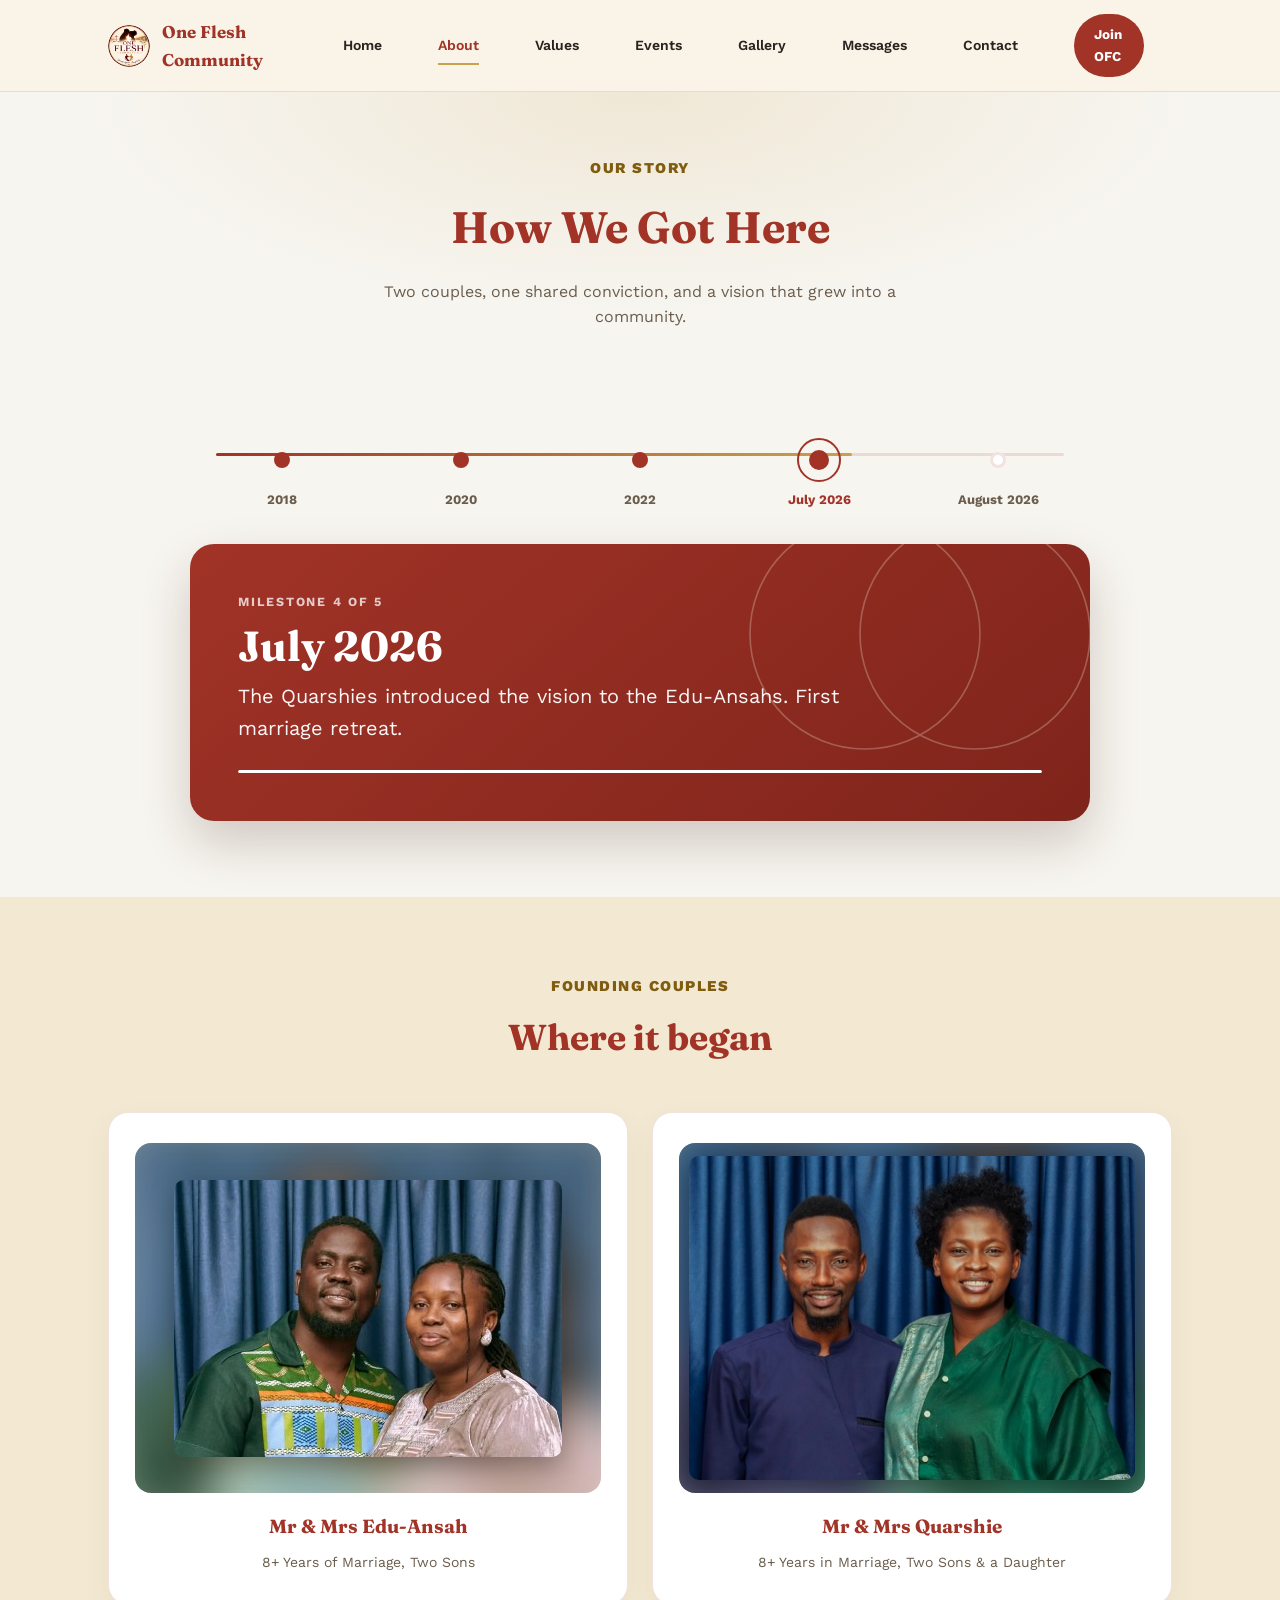
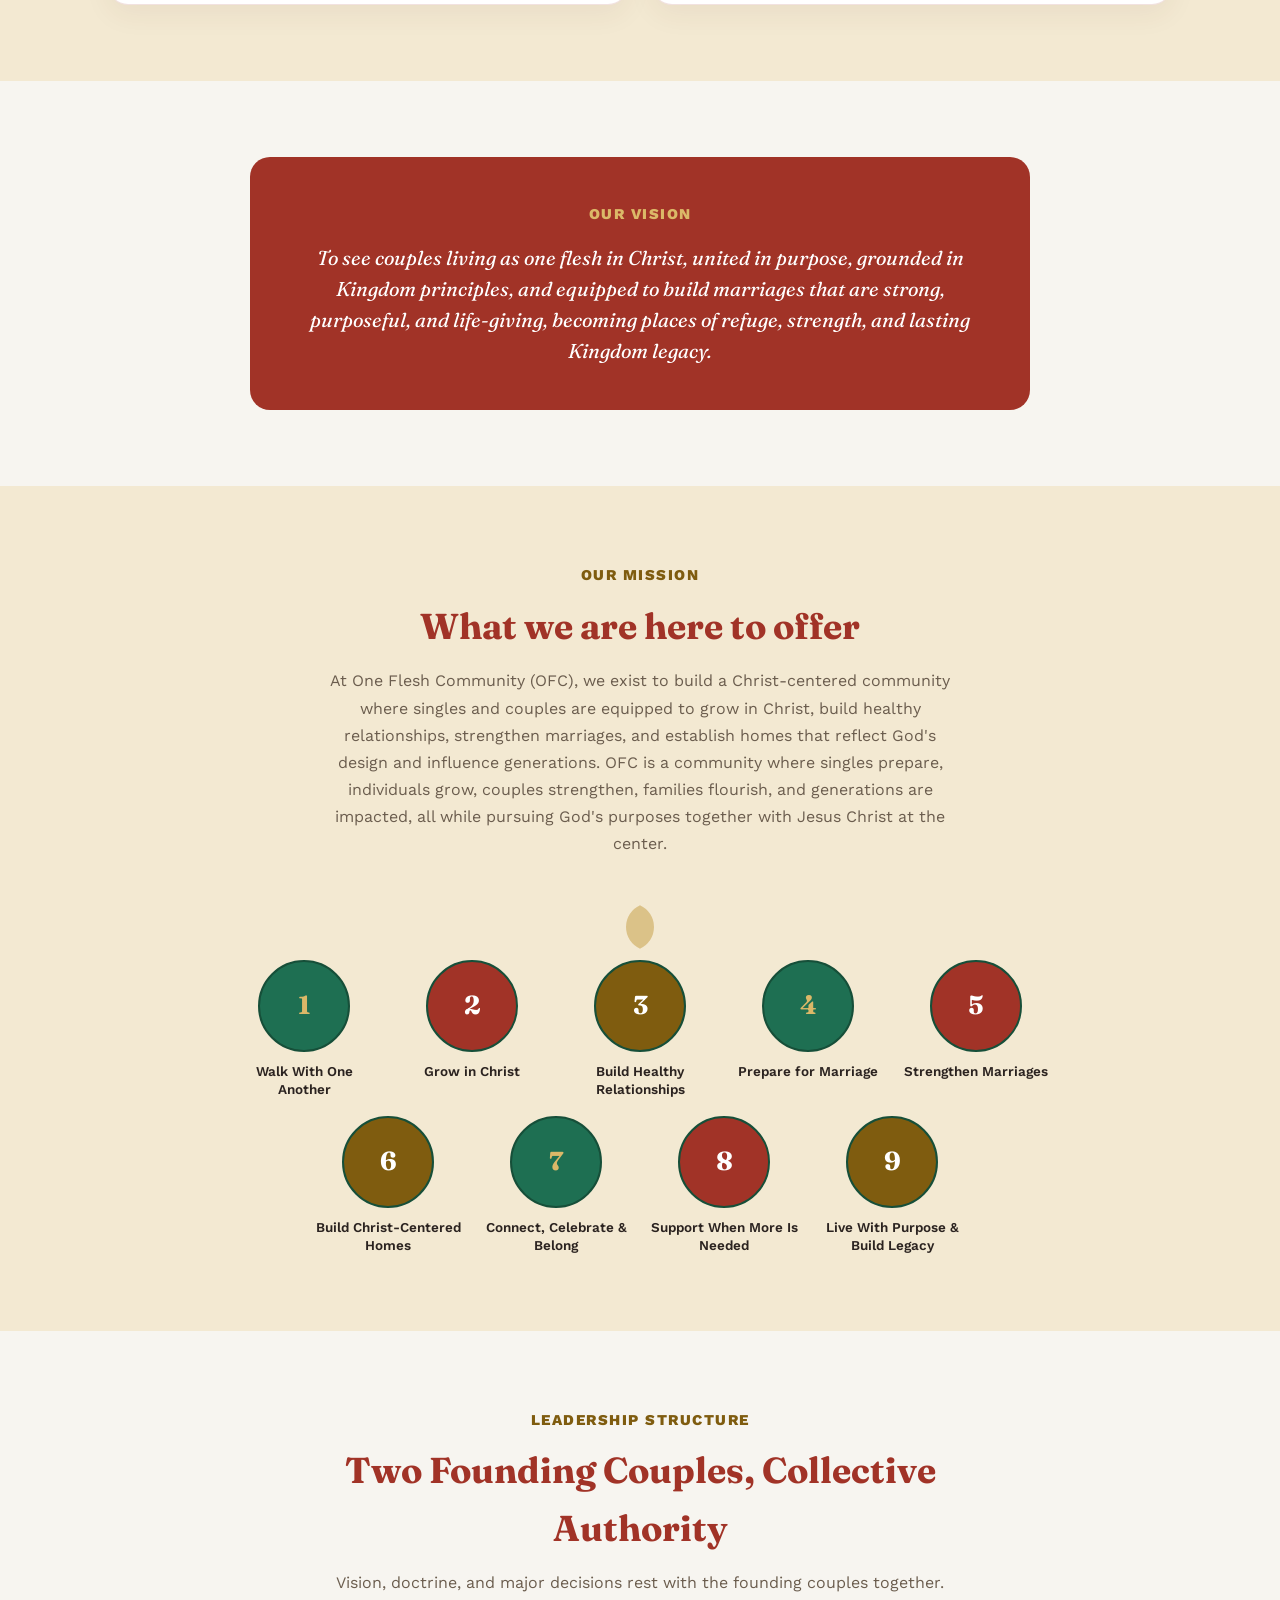
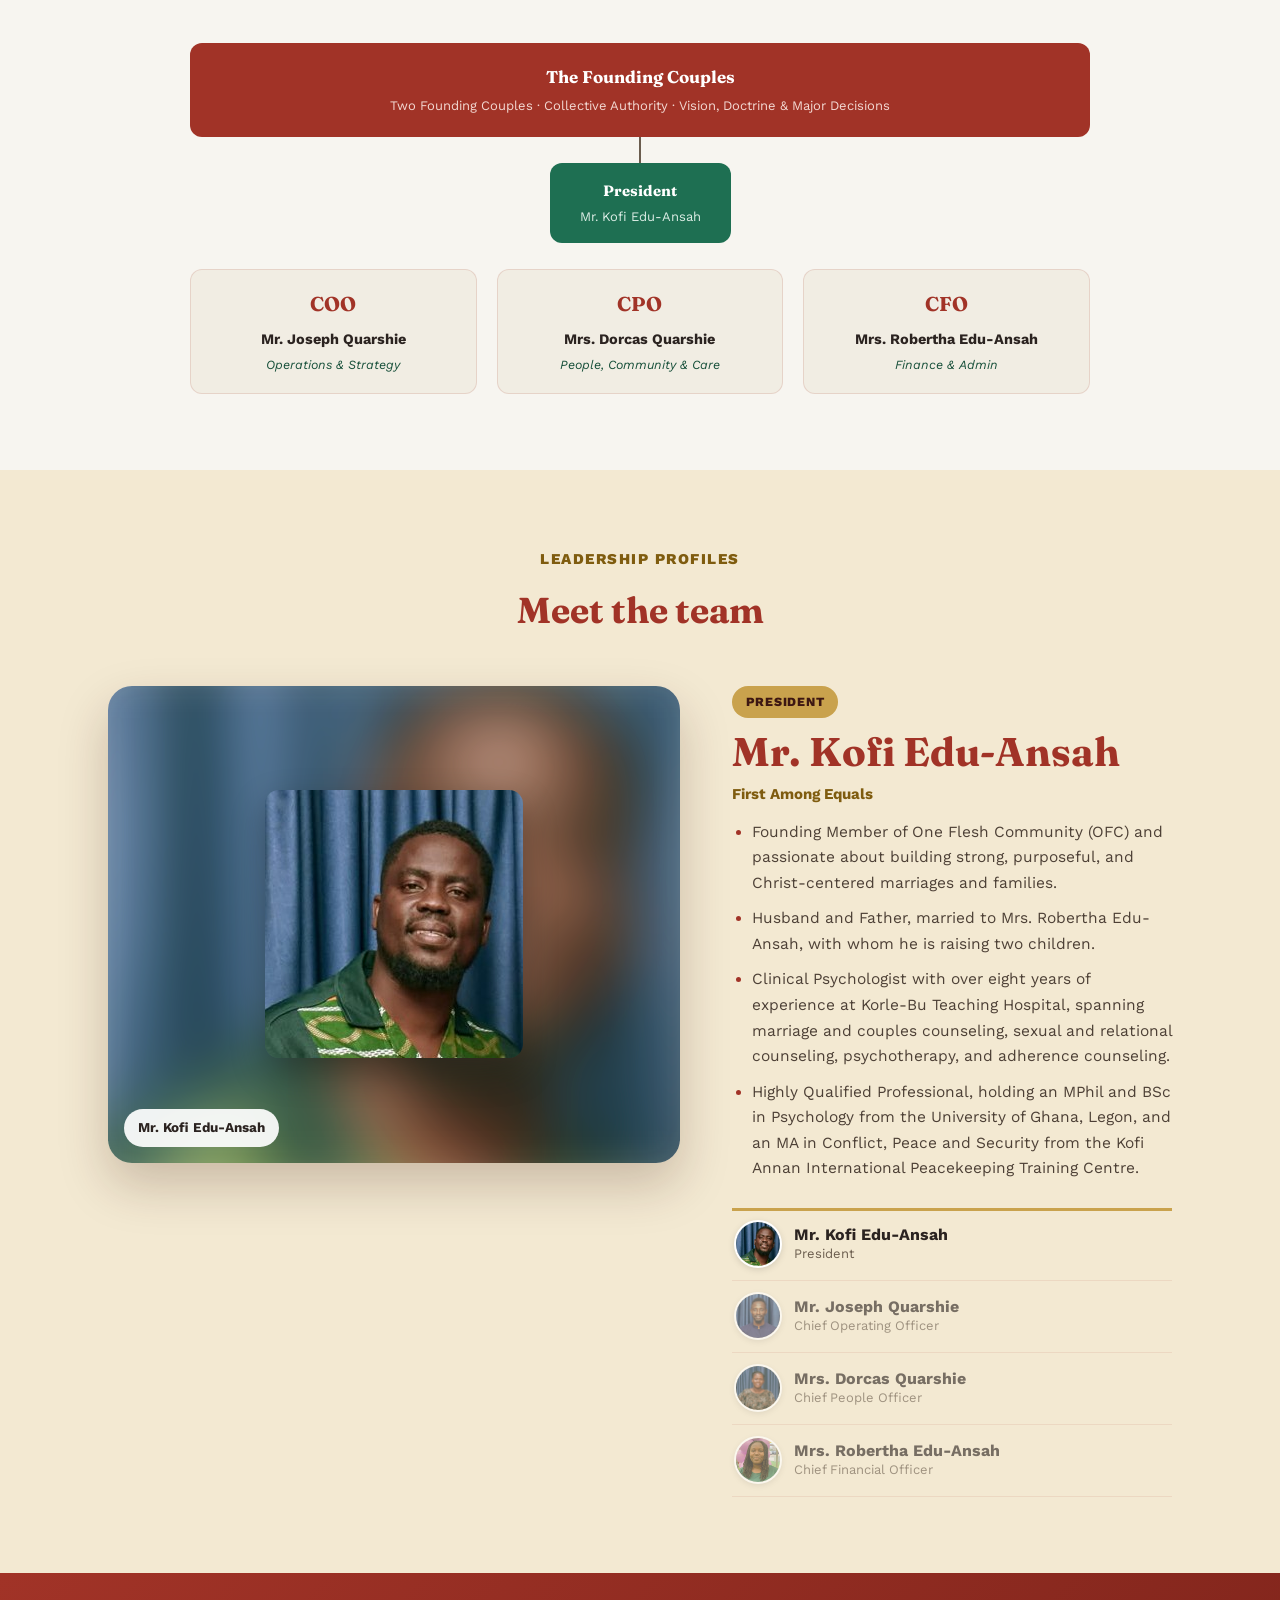
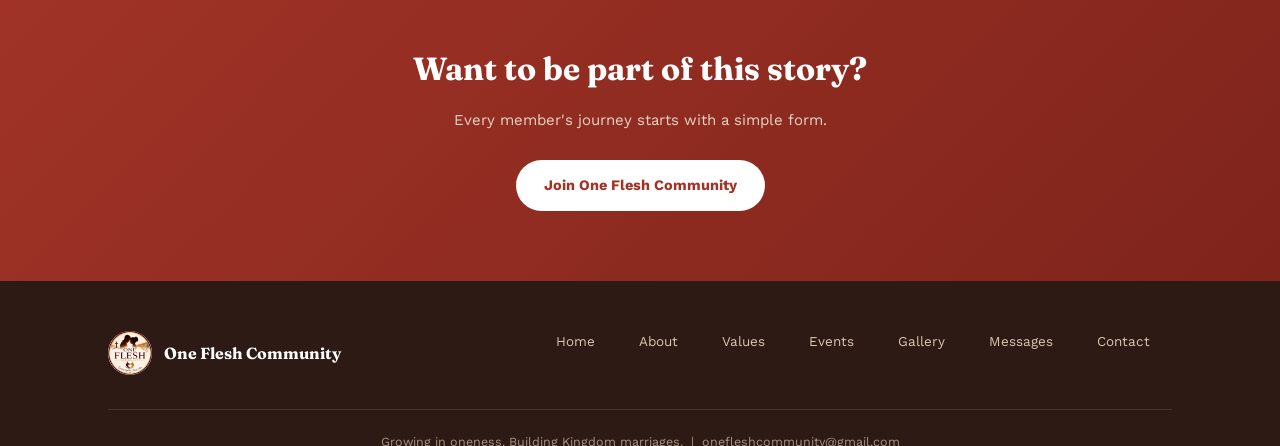
==== commit 052d6ef4: "Add files via upload" ====
--- a/about.html
+++ b/about.html
@@ -14,27 +14,53 @@
 .ofc-show--top { align-items: start; }
 .ofc-show--top .ofc-stage { position: sticky; top: 96px; }
 
-/* story: the year on a colour stage */
-.ofc-ystage { position: relative; aspect-ratio: 6 / 5; border-radius: 24px; overflow: hidden; background: #7F241B; box-shadow: 0 22px 50px rgba(60, 25, 10, 0.22); }
-.ofc-yslide {
-  position: absolute; inset: 0; display: flex; flex-direction: column; align-items: flex-start; justify-content: flex-end;
-  padding: clamp(24px, 5%, 44px); color: #fff; opacity: 0; transition: opacity .8s ease;
-}
-.ofc-yslide.is-active { opacity: 1; }
-.ofc-yslide.t-rust  { background: linear-gradient(140deg, #A13327 0%, #7F241B 100%); }
-.ofc-yslide.t-green { background: linear-gradient(140deg, #1E6F52 0%, #164F39 100%); }
-.ofc-yslide.t-gold  { background: linear-gradient(140deg, #8A6512 0%, #5E430A 100%); }
-.ofc-yslide::before {
-  content: ""; position: absolute; right: -60px; top: -30px; width: 520px; height: 300px; pointer-events: none; opacity: .3;
-  background: url("data:image/svg+xml,%3Csvg xmlns='http://www.w3.org/2000/svg' width='520' height='300' viewBox='0 0 520 300' fill='none'%3E%3Ccircle cx='200' cy='150' r='130' stroke='%23F4E9D8' stroke-width='1.6'/%3E%3Ccircle cx='320' cy='150' r='130' stroke='%23F4E9D8' stroke-width='1.6'/%3E%3C/svg%3E") no-repeat center / contain;
-}
-.ofc-yslide__n { position: absolute; top: clamp(22px, 5%, 40px); left: clamp(24px, 5%, 44px); font-size: 13px; letter-spacing: .14em; text-transform: uppercase; font-weight: 700; color: rgba(255,255,255,.78); }
-.ofc-yslide__label { position: relative; font-size: 14px; letter-spacing: .16em; text-transform: uppercase; font-weight: 700; color: #F3E2B0; margin-bottom: 2px; min-height: 1em; }
-.ofc-yslide__year { position: relative; font-family: 'Fraunces', serif; font-weight: 700; font-size: clamp(64px, 11vw, 132px); line-height: 1; color: #fff; }
-.ofc-story-note { font-family: 'Fraunces', serif; font-weight: 600; font-size: clamp(22px, 2.6vw, 30px); line-height: 1.3; color: var(--rust); margin: 14px 0 0; max-width: 24ch; }
+/* ---------- our story: a connected journey of dots, with the milestone in focus told below ---------- */
+.ofc-journey { max-width: 900px; margin: 0 auto; }
+.ofc-journey__track { position: relative; display: flex; align-items: flex-start; justify-content: space-between; padding: 6px 2px 0; }
+.ofc-journey__line { position: absolute; left: 26px; right: 26px; top: 21px; height: 3px; background: var(--line); border-radius: 3px; }
+.ofc-journey__line-fill { height: 100%; width: 0%; background: linear-gradient(90deg, var(--rust), var(--gold)); border-radius: 3px; transition: width .5s cubic-bezier(.3,.7,.3,1); }
+.ofc-journey__seg { position: relative; z-index: 1; display: flex; flex-direction: column; align-items: center; gap: 10px; flex: 1 1 0; min-width: 0; }
+.ofc-journey__dot { position: relative; width: 44px; height: 44px; border-radius: 50%; border: 0; padding: 0; background: none; cursor: pointer; display: flex; align-items: center; justify-content: center; -webkit-appearance: none; appearance: none; }
+.ofc-journey__dot .core { width: 16px; height: 16px; border-radius: 50%; background: #fff; border: 3px solid var(--line); transition: transform .2s ease, border-color .2s ease, background .2s ease; }
+.ofc-journey__dot .ring { position: absolute; inset: 0; border-radius: 50%; border: 2px solid var(--rust); opacity: 0; transform: scale(.7); transition: opacity .25s ease, transform .25s ease; }
+.ofc-journey__dot:hover .core { border-color: var(--gold); }
+.ofc-journey__seg.is-done .ofc-journey__dot .core { background: var(--rust); border-color: var(--rust); }
+.ofc-journey__seg.is-active .ofc-journey__dot .core { background: var(--rust); border-color: var(--rust); transform: scale(1.25); }
+.ofc-journey__seg.is-active .ofc-journey__dot .ring { opacity: 1; transform: scale(1); }
+.ofc-journey__yr { font-size: 13px; font-weight: 700; color: var(--muted); text-align: center; line-height: 1.25; white-space: nowrap; }
+.ofc-journey__seg.is-active .ofc-journey__yr { color: var(--rust); }
+
+/* the milestone in focus */
+.ofc-journey__card { position: relative; overflow: hidden; margin-top: 36px; border-radius: 24px; padding: clamp(28px, 5vw, 48px); color: #fff; box-shadow: 0 22px 50px rgba(60, 25, 10, 0.2); }
+.ofc-journey__card.t-rust  { background: linear-gradient(140deg, #A13327 0%, #7F241B 100%); }
+.ofc-journey__card.t-green { background: linear-gradient(140deg, #1E6F52 0%, #164F39 100%); }
+.ofc-journey__card.t-gold  { background: linear-gradient(140deg, #8A6512 0%, #5E430A 100%); }
+.ofc-journey__card::before {
+  content: ""; position: absolute; right: -60px; top: -40px; width: 460px; height: 260px; pointer-events: none; opacity: .28;
+  background: url("data:image/svg+xml,%3Csvg xmlns='http://www.w3.org/2000/svg' width='460' height='260' viewBox='0 0 460 260' fill='none'%3E%3Ccircle cx='175' cy='130' r='115' stroke='%23F4E9D8' stroke-width='1.6'/%3E%3Ccircle cx='285' cy='130' r='115' stroke='%23F4E9D8' stroke-width='1.6'/%3E%3C/svg%3E") no-repeat center / contain;
+}
+.ofc-journey__of { position: relative; font-size: 12.5px; letter-spacing: .14em; text-transform: uppercase; font-weight: 700; color: rgba(255,255,255,.75); margin-bottom: 12px; }
+.ofc-journey__year { position: relative; font-family: 'Fraunces', serif; font-weight: 700; font-size: clamp(30px, 3.6vw, 42px); line-height: 1.05; margin-bottom: 12px; }
+.ofc-journey__text { position: relative; font-size: clamp(17px, 2vw, 20px); line-height: 1.6; max-width: 52ch; color: rgba(255,255,255,.96); }
+.ofc-journey__timerwrap { position: relative; margin-top: 26px; height: 3px; border-radius: 3px; background: rgba(255,255,255,.28); overflow: hidden; }
+.ofc-journey__timer { display: block; height: 100%; width: 0; background: #fff; border-radius: 3px; }
+.ofc-journey.is-manual .ofc-journey__timerwrap { display: none; }
+.ofc-journey__timer.is-running { animation: ofc-jtimer var(--ofc-dur, 6.5s) linear forwards; }
+@keyframes ofc-jtimer { to { width: 100%; } }
+.ofc-journey button:focus-visible { outline: 3px solid var(--gold); outline-offset: 3px; }
+
 .ofc-story-src { list-style: none; margin: 0; padding: 0; max-width: 640px; margin-inline: auto; }
 .ofc-story-src li { padding: 14px 0 14px 18px; border-left: 3px solid var(--gold); margin-bottom: 8px; }
 .ofc-story-src li::before { content: attr(data-year); display: block; font-weight: 800; color: var(--rust); }
+
+@media (max-width: 640px) {
+  .ofc-journey__track { overflow-x: auto; padding-bottom: 4px; }
+  .ofc-journey__yr { font-size: 11.5px; }
+}
+@media (prefers-reduced-motion: reduce) {
+  .ofc-journey__line-fill { transition: none; }
+  .ofc-journey__timer.is-running { animation: none; }
+}
 
 /* founding couples: full photo on a soft backdrop, nothing cropped */
 .ofc-photo { position: relative; aspect-ratio: 4 / 3; border-radius: 16px; overflow: hidden; background: #e6dcc8; display: flex; align-items: center; justify-content: center; padding: 10px; }
@@ -104,7 +130,7 @@
 <li data-year="July 2026">The Quarshies introduced the vision to the Edu-Ansahs. First marriage retreat.</li>
 <li data-year="August 2026">OFC Launch.</li>
 </ol>
-<div class="ofc-show" id="ofcStory" hidden></div>
+<div class="ofc-journey" id="ofcStory" hidden></div>
 </div>
 </section>
 
@@ -277,7 +303,7 @@
 }
 function retrigger(node, cls) { node.classList.remove(cls); void node.offsetWidth; node.classList.add(cls); }
 
-// ---------- our story: each milestone on a colour stage, advancing by itself ----------
+// ---------- our story: a connected journey of dots; the milestone in focus is told below ----------
 (function() {
   const src = document.getElementById('ofcStorySrc');
   const host = document.getElementById('ofcStory');
@@ -285,50 +311,61 @@
   const items = Array.from(src.querySelectorAll('li')).map(li => ({ year: li.dataset.year || '', note: li.textContent.trim() }));
   if (!items.length) return;
   const THEMES = ['t-rust', 't-green', 't-gold', 't-rust', 't-green'];
+  const DUR_MS = 6500;
   const n = items.length;
-  let idx = 0, manual = calm;
-
-  const stage = el('div', 'ofc-ystage');
-  stage.setAttribute('aria-hidden', 'true');   // the same words are in the panel, so screen readers do not hear it twice
-  const slides = items.map((it, i) => {
-    const s = el('div', 'ofc-yslide ' + THEMES[i % THEMES.length]);
-    const m = /^(.*?)\s*(\d{4})$/.exec(it.year);
-    s.appendChild(el('span', 'ofc-yslide__n', 'Milestone ' + (i + 1) + ' of ' + n));
-    s.appendChild(el('div', 'ofc-yslide__label', m ? m[1] : ''));
-    s.appendChild(el('div', 'ofc-yslide__year', m ? m[2] : it.year));
-    stage.appendChild(s);
-    return s;
+  let idx = 0, manual = calm, timerEl = null;
+
+  const track = el('div', 'ofc-journey__track');
+  track.setAttribute('role', 'group');
+  track.setAttribute('aria-label', 'Our story, ' + n + ' milestones');
+  const line = el('div', 'ofc-journey__line');
+  const lineFill = el('div', 'ofc-journey__line-fill');
+  line.appendChild(lineFill);
+  track.appendChild(line);
+
+  const segs = items.map((it, i) => {
+    const seg = el('div', 'ofc-journey__seg');
+    const dot = el('button', 'ofc-journey__dot'); dot.type = 'button';
+    dot.setAttribute('aria-label', it.year + ': ' + it.note);
+    dot.appendChild(el('span', 'ring'));
+    dot.appendChild(el('span', 'core'));
+    dot.addEventListener('click', () => { manual = true; host.classList.add('is-manual'); setActive(i); });
+    seg.appendChild(dot);
+    seg.appendChild(el('span', 'ofc-journey__yr', it.year));
+    track.appendChild(seg);
+    return seg;
   });
 
-  const panel = el('div', 'ofc-show__panel');
-  const chip = el('span', 'ofc-chip');
-  const note = el('h2', 'ofc-story-note');
-  note.setAttribute('aria-live', 'polite');
-  const list = el('ul', 'ofc-lineup ofc-lineup--auto');
-  const btns = items.map((it, i) => {
-    const li = el('li');
-    const b = el('button', 'ofc-lineup__btn'); b.type = 'button';
-    b.appendChild(el('span', 'ofc-lineup__name', it.year));
-    b.appendChild(el('span', 'ofc-lineup__meta', String(i + 1) + ' / ' + n));
-    b.addEventListener('click', () => { manual = true; host.classList.add('is-manual'); setActive(i); });
-    li.appendChild(b); list.appendChild(li);
-    return b;
-  });
-  panel.appendChild(chip); panel.appendChild(note); panel.appendChild(list);
-  host.appendChild(stage); host.appendChild(panel);
+  const card = el('div', 'ofc-journey__card');
+  card.setAttribute('aria-live', 'polite');
+  const ofLabel = el('div', 'ofc-journey__of');
+  const yearEl = el('div', 'ofc-journey__year');
+  const textEl = el('p', 'ofc-journey__text');
+  const timerWrap = el('div', 'ofc-journey__timerwrap');
+  timerEl = el('span', 'ofc-journey__timer');
+  timerWrap.appendChild(timerEl);
+  card.appendChild(ofLabel); card.appendChild(yearEl); card.appendChild(textEl); card.appendChild(timerWrap);
+
+  host.style.setProperty('--ofc-dur', (DUR_MS / 1000) + 's');
+  host.appendChild(track); host.appendChild(card);
   if (manual) host.classList.add('is-manual');
 
+  function runTimer() {
+    timerEl.classList.remove('is-running'); void timerEl.offsetWidth;
+    if (!manual) timerEl.classList.add('is-running');
+  }
   function setActive(i) {
     idx = i;
-    slides.forEach((s, k) => s.classList.toggle('is-active', k === i));
-    btns.forEach((b, k) => b.setAttribute('aria-pressed', k === i ? 'true' : 'false'));
-    chip.textContent = items[i].year;
-    note.textContent = items[i].note;
-    retrigger(note, 'ofc-swap');
+    segs.forEach((seg, k) => { seg.classList.toggle('is-active', k === i); seg.classList.toggle('is-done', k < i); });
+    lineFill.style.width = (n > 1 ? (i / (n - 1)) * 100 : 0) + '%';
+    card.className = 'ofc-journey__card ' + THEMES[i % THEMES.length];
+    ofLabel.textContent = 'Milestone ' + (i + 1) + ' of ' + n;
+    yearEl.textContent = items[i].year;
+    textEl.textContent = items[i].note;
+    retrigger(card, 'ofc-swap');
+    runTimer();
   }
-  list.addEventListener('animationend', (e) => {
-    if (e.animationName === 'ofc-prog' && !manual) setActive((idx + 1) % n);
-  });
+  timerEl.addEventListener('animationend', () => { if (!manual) setActive((idx + 1) % n); });
 
   setActive(0);
   host.hidden = false;
